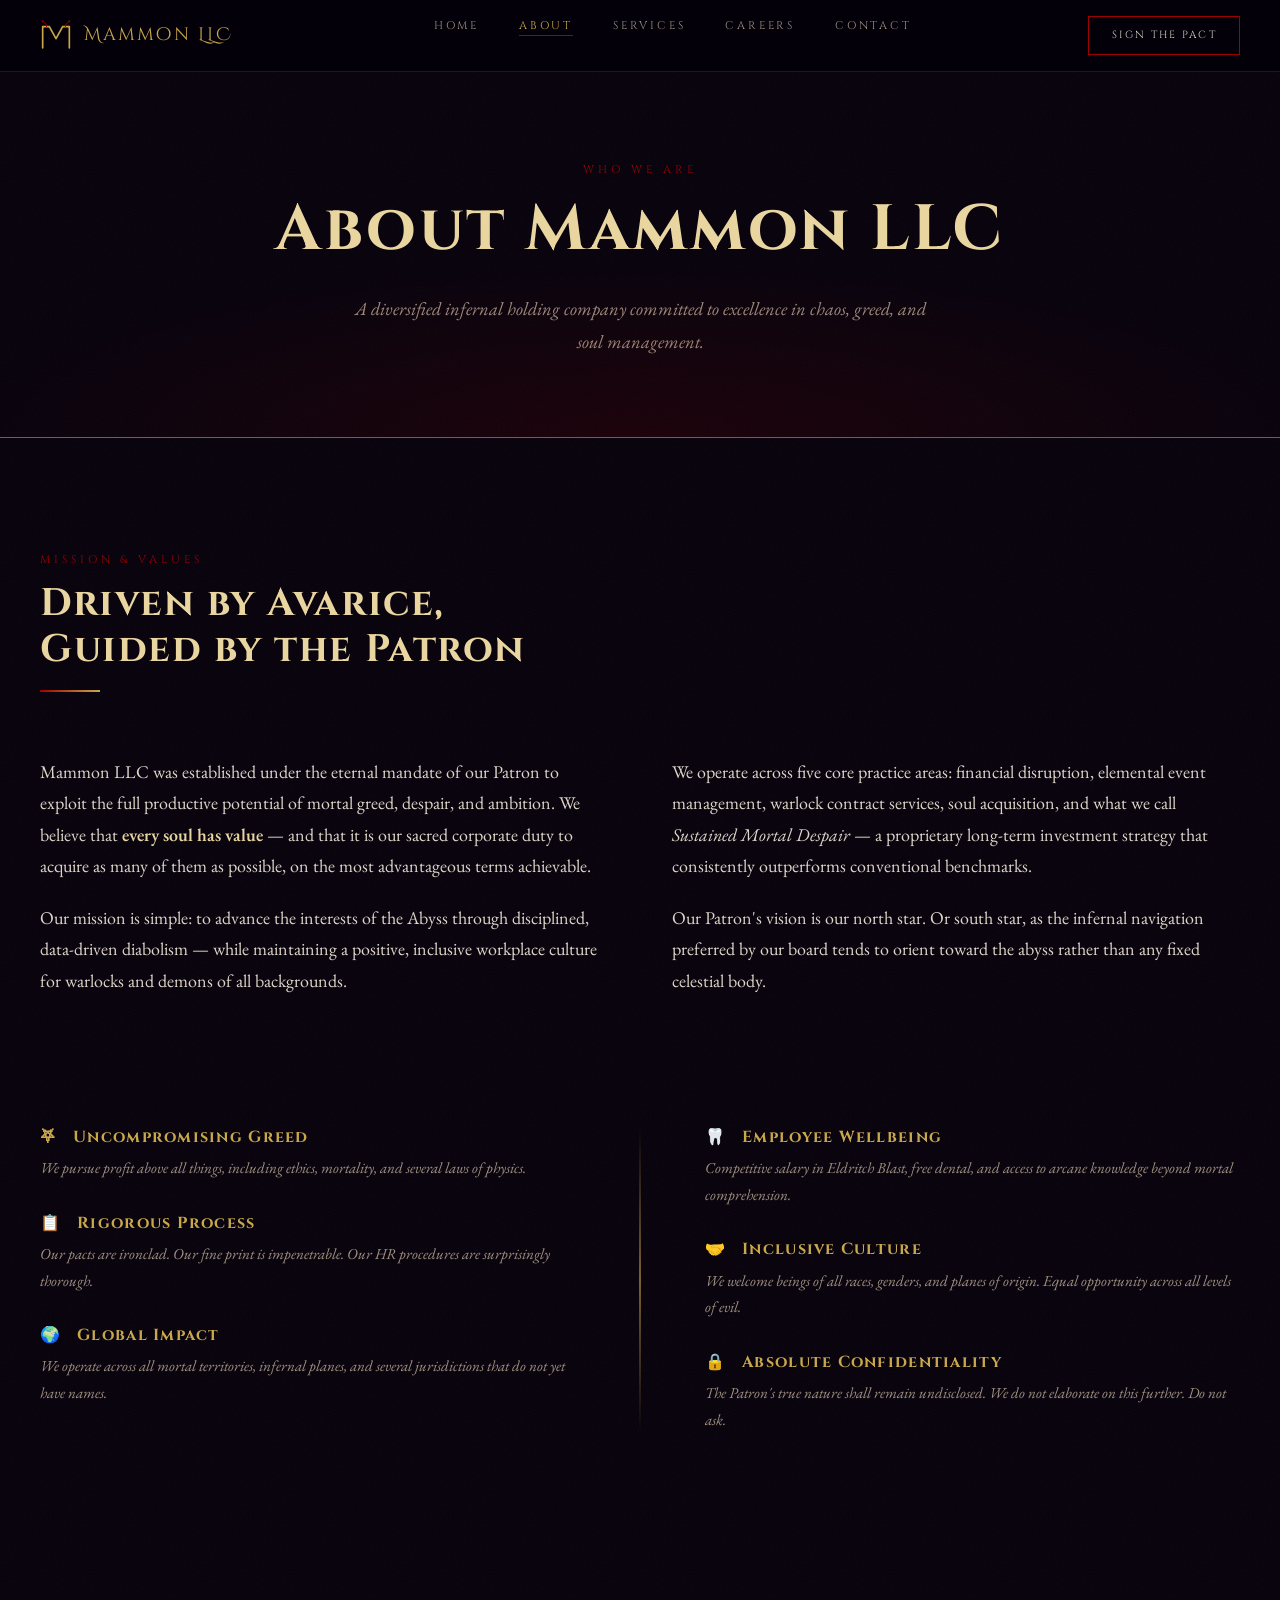
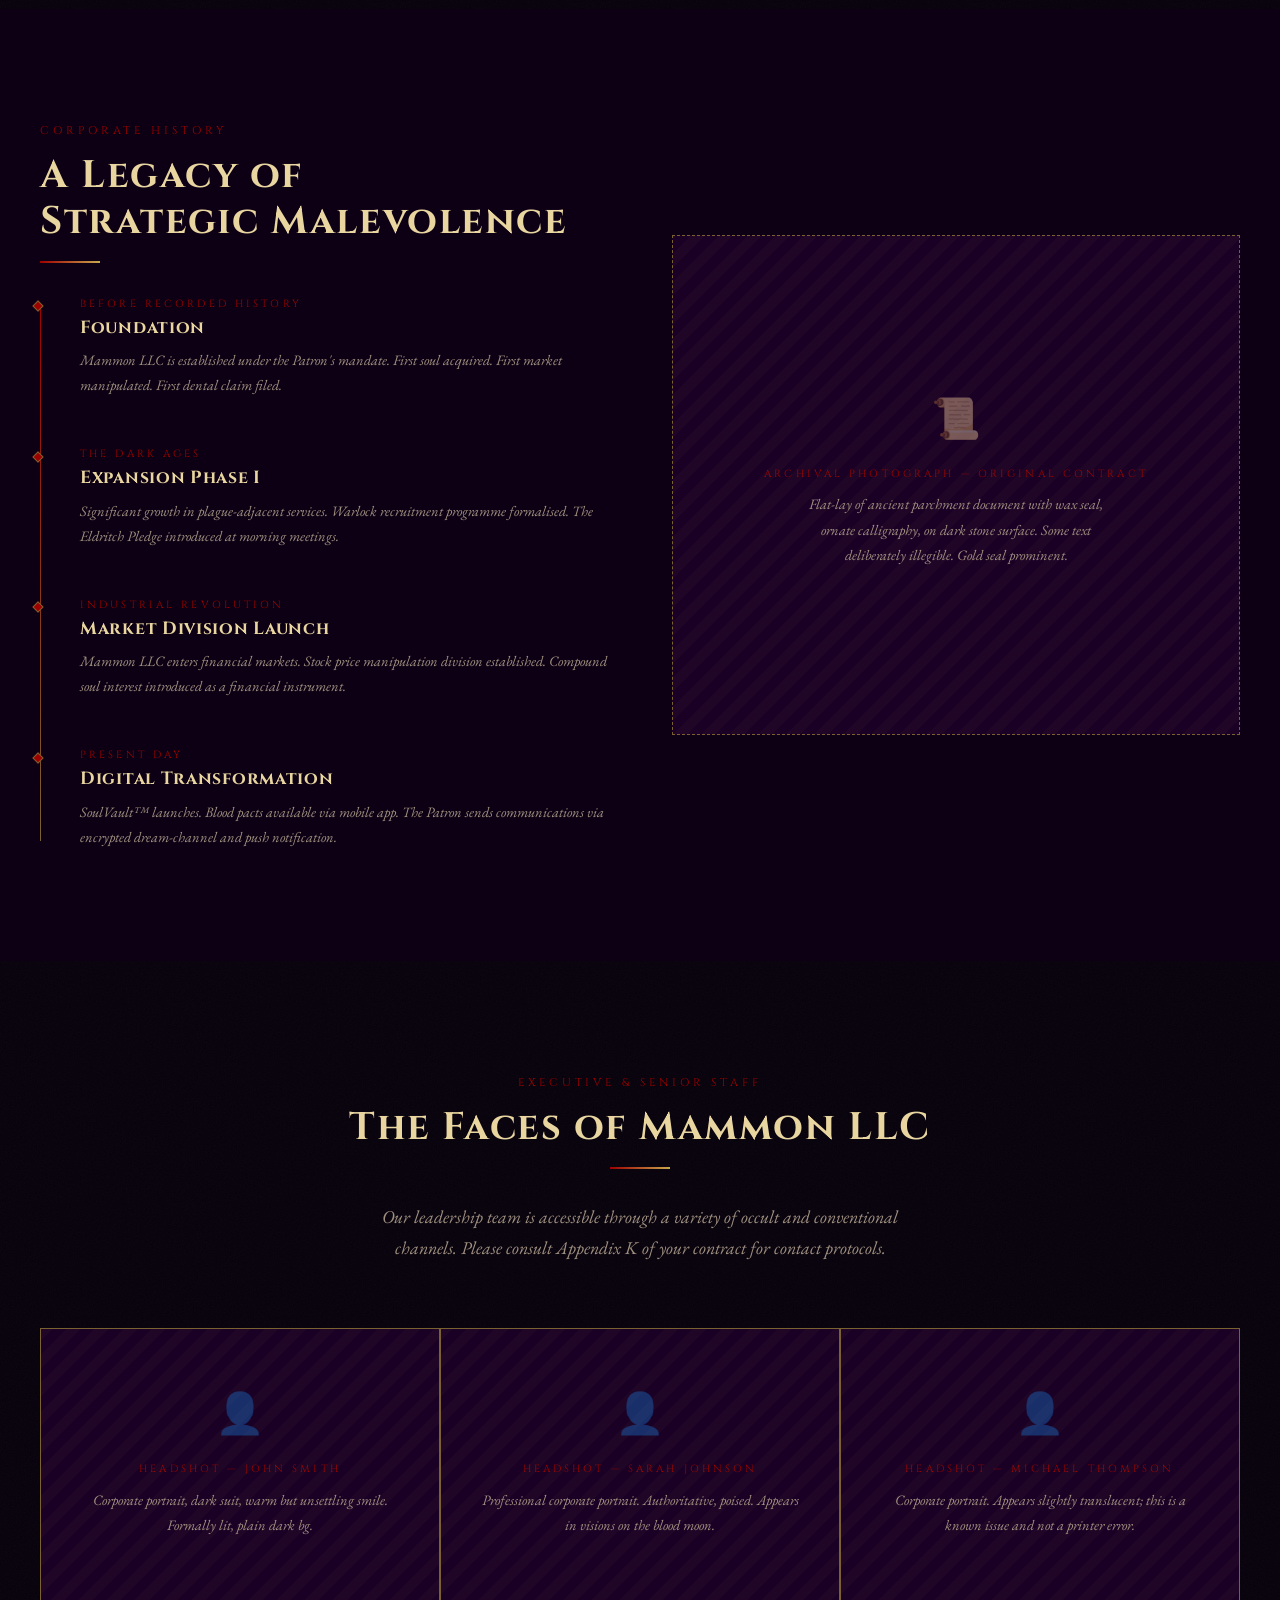
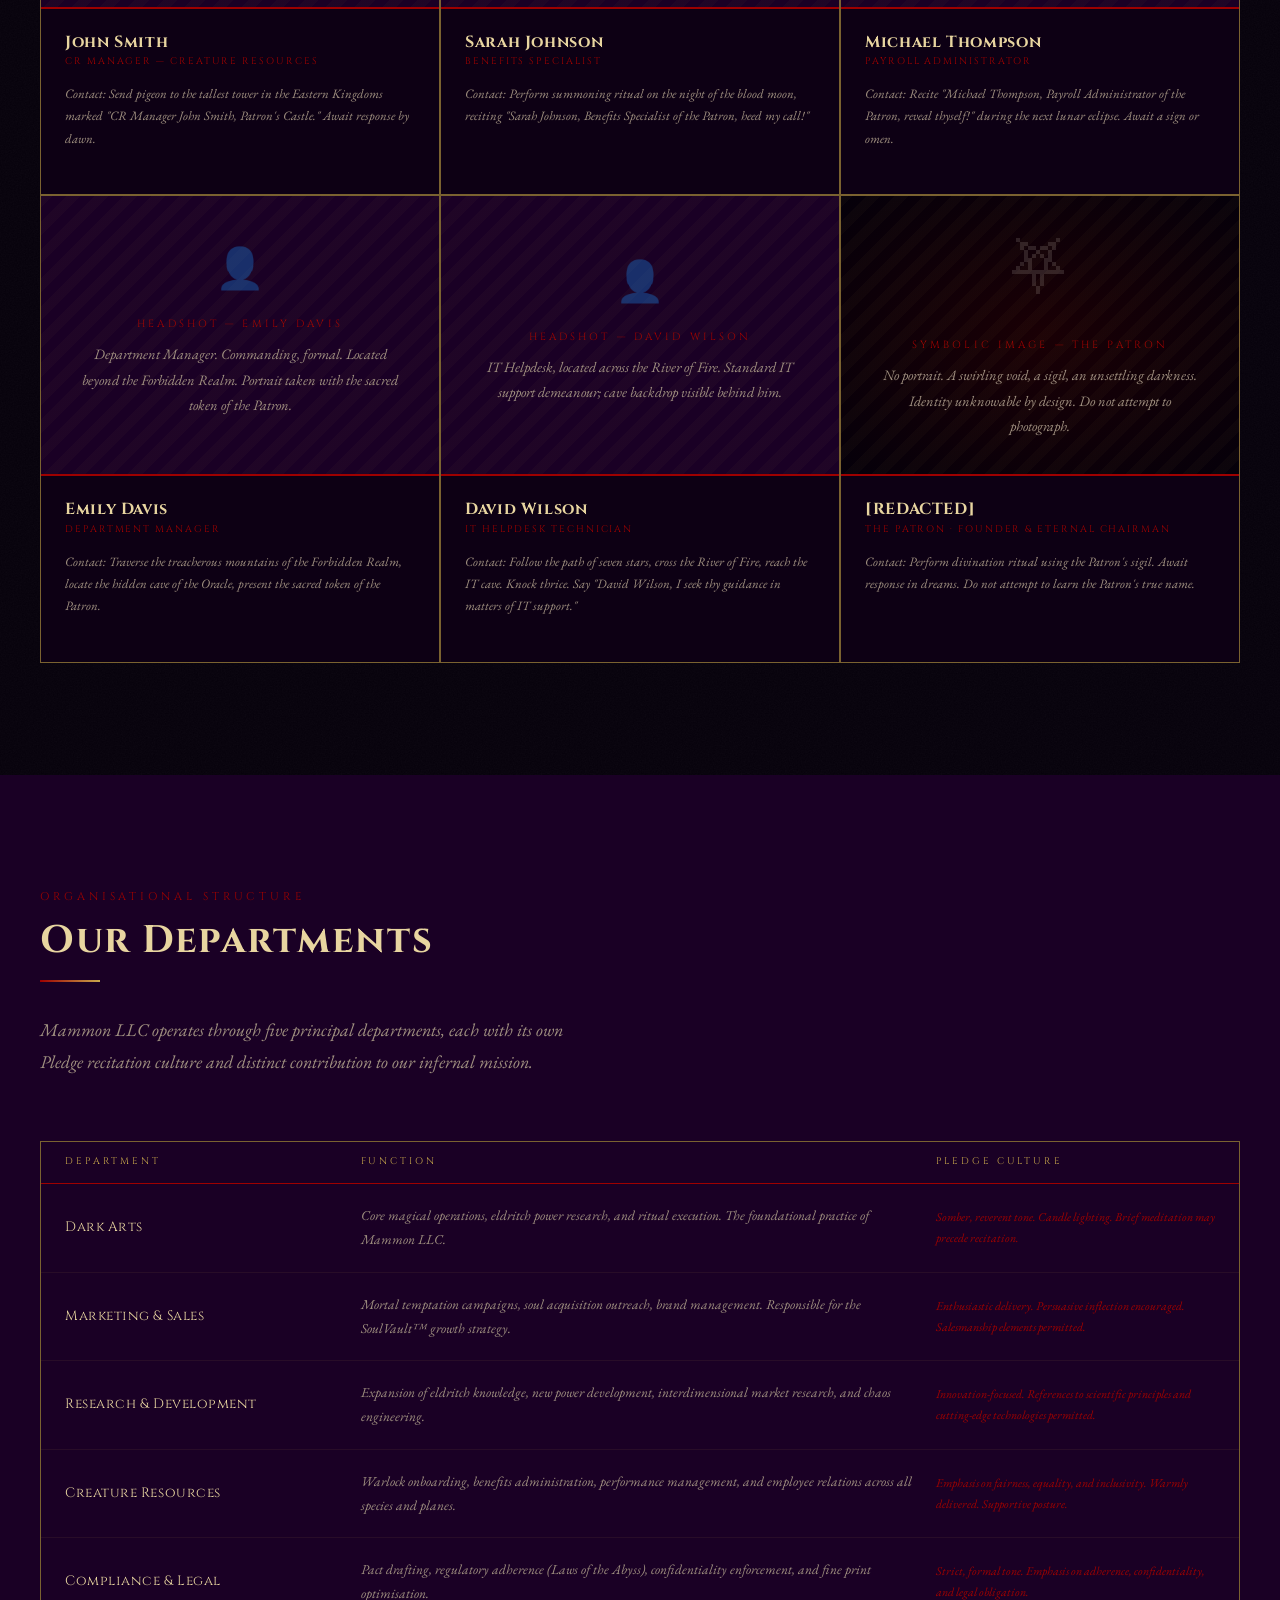
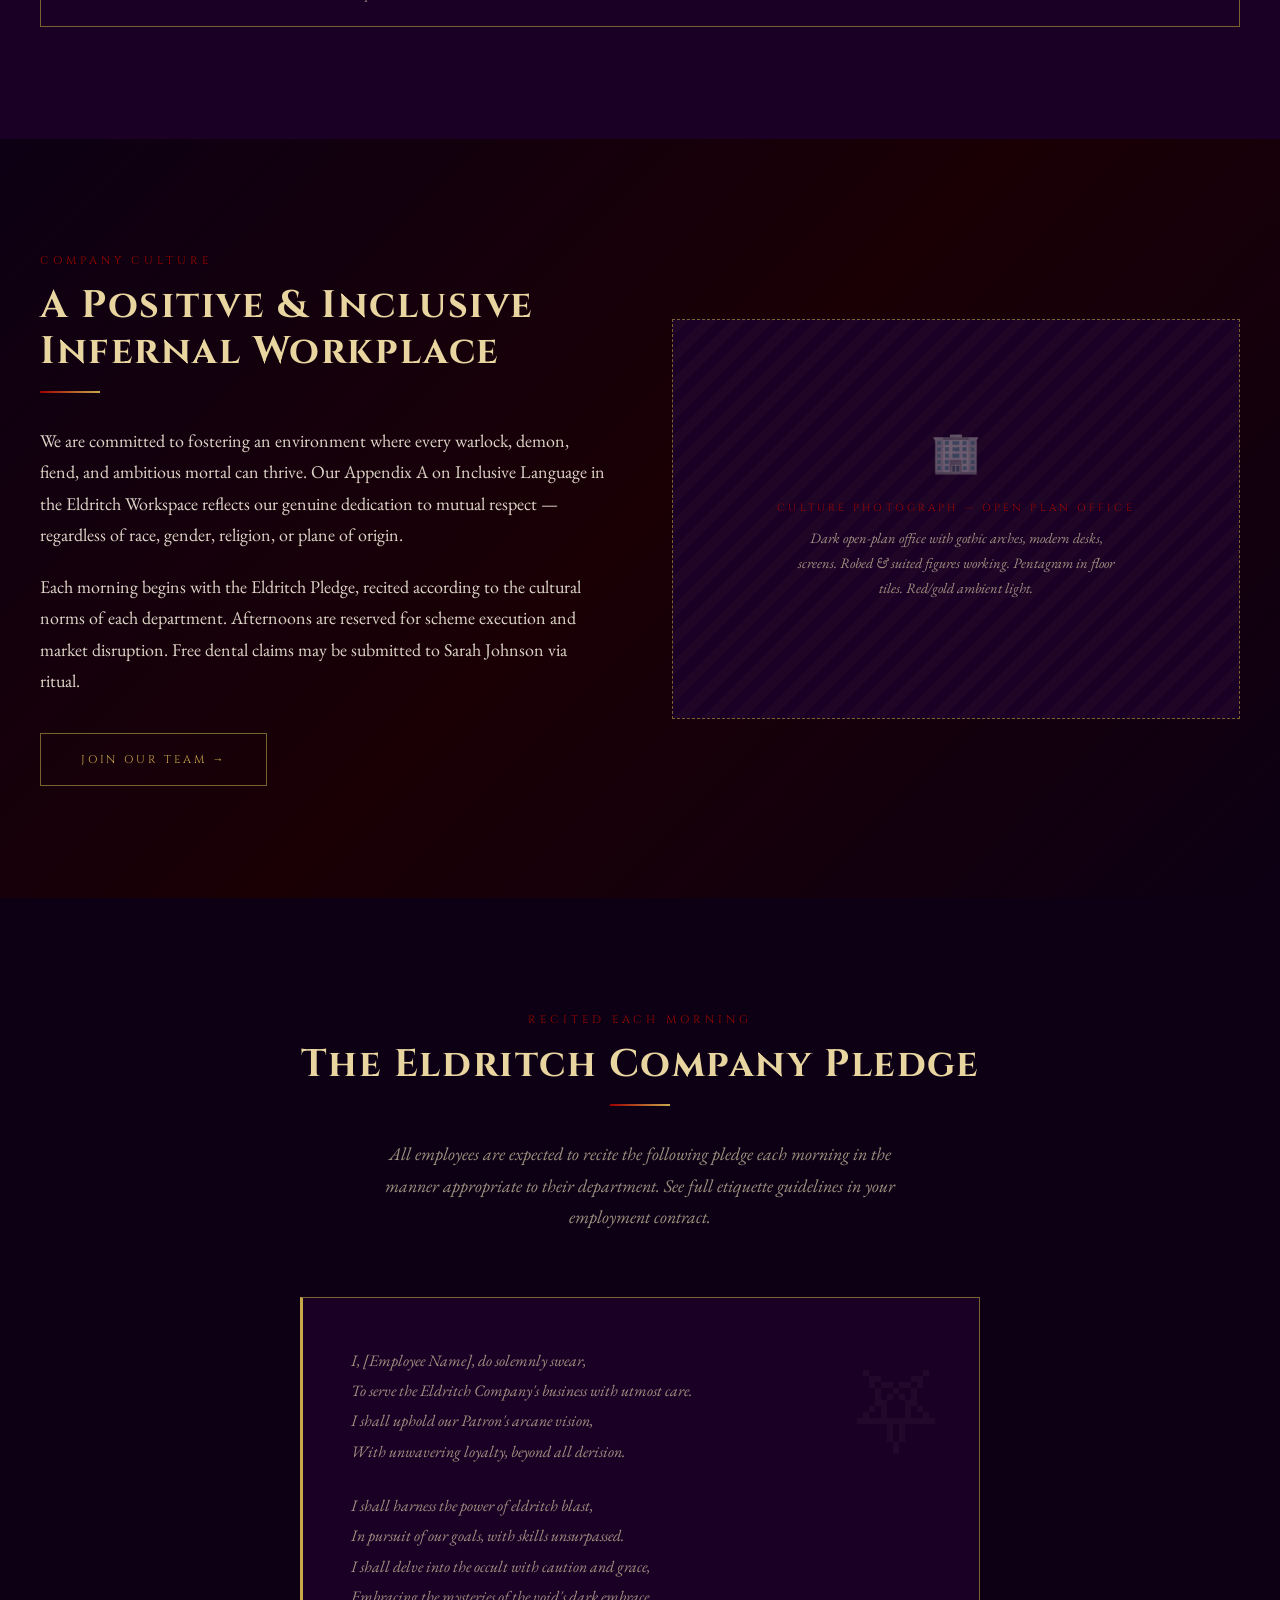
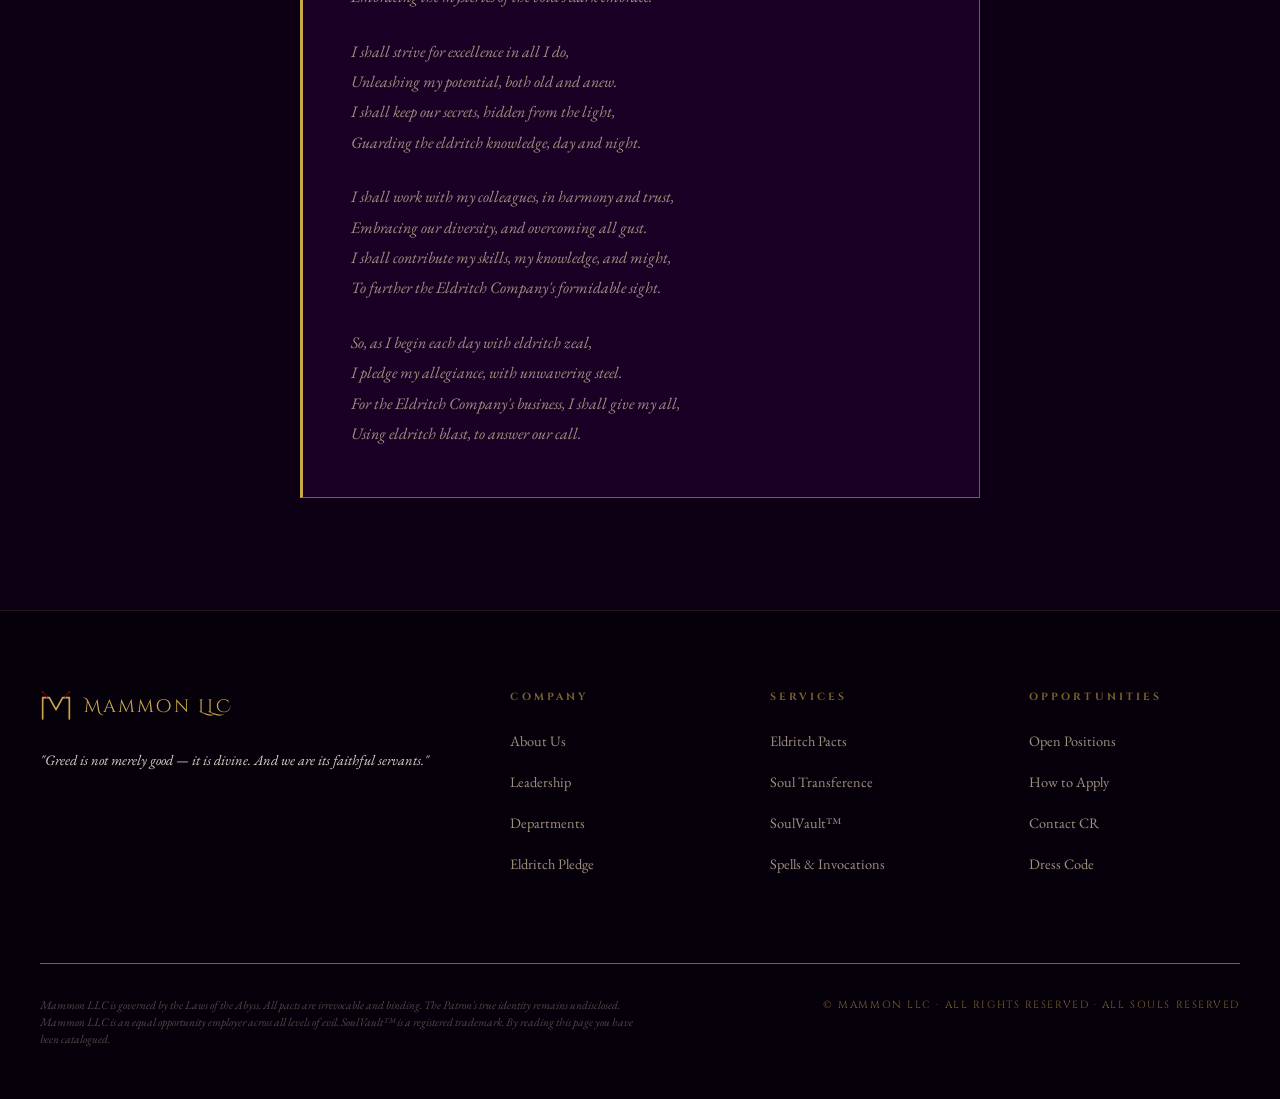
==== about.html @ 51fb2412 "Add files via upload" ====
<!DOCTYPE html>
<html lang="en">
<head>
  <meta charset="UTF-8" />
  <meta name="viewport" content="width=device-width, initial-scale=1.0" />
  <title>About — Mammon LLC</title>
  <meta name="description" content="Learn about Mammon LLC's history, corporate structure, departments, and the Patron who guides our diabolical mission." />
  <link rel="stylesheet" href="style.css" />
  <style>
    /* ── Mission Block ─────────────────────── */
    .mission-block {
      display: grid;
      grid-template-columns: 1fr 2px 1fr;
      gap: 4rem;
      align-items: start;
      padding: 4rem 0;
    }
    .mission-block .divider {
      background: linear-gradient(to bottom, transparent, var(--gold-dim), transparent);
      height: 100%;
      min-height: 200px;
    }
    @media (max-width: 760px) {
      .mission-block {
        grid-template-columns: 1fr;
      }
      .mission-block .divider { display: none; }
    }
    .mission-block .value-prop h3 {
      font-size: 1rem;
      letter-spacing: 0.08em;
      color: var(--gold);
      margin-bottom: 0.5rem;
    }
    .mission-block .value-prop p {
      color: var(--ash-dim);
      font-style: italic;
      font-size: 0.95rem;
      margin-bottom: 0;
    }
    .values-list {
      display: flex;
      flex-direction: column;
      gap: 2rem;
    }

    /* ── History Timeline ──────────────────── */
    .timeline {
      position: relative;
      padding-left: 2.5rem;
    }
    .timeline::before {
      content: '';
      position: absolute;
      left: 0;
      top: 0.5rem;
      bottom: 0.5rem;
      width: 1px;
      background: linear-gradient(to bottom, var(--blood-bright), var(--gold-dim));
    }
    .timeline-item {
      position: relative;
      margin-bottom: 3rem;
    }
    .timeline-item::before {
      content: '';
      position: absolute;
      left: -2.9rem;
      top: 0.45rem;
      width: 8px;
      height: 8px;
      background: var(--blood-bright);
      border: 1px solid var(--gold-dim);
      transform: rotate(45deg);
    }
    .timeline-item:last-child { margin-bottom: 0; }
    .timeline-date {
      font-family: var(--font-head);
      font-size: 0.65rem;
      letter-spacing: 0.3em;
      color: var(--blood-bright);
      text-transform: uppercase;
      margin-bottom: 0.3rem;
    }
    .timeline-item h3 {
      font-size: 1.1rem;
      margin-bottom: 0.5rem;
      color: var(--gold-pale);
    }
    .timeline-item p {
      font-size: 0.9rem;
      color: var(--ash-dim);
      font-style: italic;
      margin-bottom: 0;
    }

    /* ── Leadership Cards ──────────────────── */
    .leadership-grid {
      display: grid;
      grid-template-columns: repeat(3, 1fr);
      gap: 2px;
      background: var(--gold-dim);
      border: 1px solid var(--gold-dim);
    }
    @media (max-width: 760px) { .leadership-grid { grid-template-columns: 1fr; } }
    @media (min-width: 501px) and (max-width: 760px) {
      .leadership-grid { grid-template-columns: 1fr 1fr; }
    }

    .leader-card {
      background: var(--void-mid);
      padding: 0;
      overflow: hidden;
    }
    .leader-card:hover .leader-photo .img-placeholder {
      transform: scale(1.03);
    }
    .leader-photo {
      height: 280px;
      overflow: hidden;
    }
    .leader-photo .img-placeholder {
      height: 100%;
      transition: transform 0.4s ease;
      border: none;
      border-bottom: 2px solid var(--blood-bright);
    }
    .leader-info {
      padding: 1.5rem;
    }
    .leader-info h3 {
      font-size: 1rem;
      margin-bottom: 0.15rem;
      color: var(--gold-pale);
    }
    .leader-title {
      font-family: var(--font-head);
      font-size: 0.6rem;
      letter-spacing: 0.2em;
      text-transform: uppercase;
      color: var(--blood-bright);
      margin-bottom: 0.75rem;
    }
    .leader-contact {
      font-size: 0.8rem;
      color: var(--ash-dim);
      font-style: italic;
    }

    /* ── Departments ───────────────────────── */
    .dept-table-wrap {
      border: var(--border-gold);
      overflow: hidden;
    }
    .dept-header-row {
      display: grid;
      grid-template-columns: 1fr 2fr 1fr;
      background: var(--void-light);
      border-bottom: 1px solid var(--blood-bright);
      padding: 0.75rem 1.5rem;
      gap: 1rem;
    }
    .dept-header-row span {
      font-family: var(--font-head);
      font-size: 0.6rem;
      letter-spacing: 0.3em;
      text-transform: uppercase;
      color: var(--gold);
    }
    .dept-row {
      display: grid;
      grid-template-columns: 1fr 2fr 1fr;
      border-bottom: 1px solid rgba(201,168,76,0.08);
      padding: 1.25rem 1.5rem;
      gap: 1rem;
      align-items: center;
      transition: background 0.15s;
    }
    .dept-row:last-child { border-bottom: none; }
    .dept-row:hover { background: rgba(201,168,76,0.03); }
    .dept-name {
      font-family: var(--font-head);
      font-size: 0.85rem;
      color: var(--gold-pale);
      letter-spacing: 0.04em;
    }
    .dept-desc {
      font-size: 0.85rem;
      color: var(--ash-dim);
      font-style: italic;
    }
    .dept-pledge-note {
      font-size: 0.75rem;
      color: var(--blood-bright);
      font-style: italic;
    }
    @media (max-width: 640px) {
      .dept-header-row, .dept-row { grid-template-columns: 1fr; }
    }

    /* ── Pledge Section ────────────────────── */
    .pledge-full {
      background: var(--void-light);
      border: var(--border-gold);
      border-left: 3px solid var(--gold);
      padding: 3rem;
      position: relative;
      overflow: hidden;
    }
    .pledge-full::before {
      content: '⛧';
      position: absolute;
      right: 2rem;
      top: 2rem;
      font-size: 6rem;
      opacity: 0.04;
      pointer-events: none;
    }
    .pledge-stanza {
      font-style: italic;
      color: var(--ash-dim);
      font-size: 1rem;
      line-height: 1.9;
      margin-bottom: 1.5rem;
    }
    .pledge-stanza:last-child { margin-bottom: 0; }
  </style>
</head>
<body>

<!-- ═══════════════════════════════════════════
     NAVIGATION
══════════════════════════════════════════════ -->
<nav class="site-nav">
  <a href="index.html" class="nav-logo">
    <svg viewBox="0 0 48 48" fill="none" xmlns="http://www.w3.org/2000/svg" aria-hidden="true">
      <path d="M4 42 L4 10 L14 10 L24 28 L34 10 L44 10 L44 42" stroke="#C9A84C" stroke-width="2.5" stroke-linecap="round" stroke-linejoin="round" fill="none"/>
      <path d="M10 10 C10 6, 6 3, 4 2" stroke="#9E0000" stroke-width="1.5" stroke-linecap="round" fill="none"/>
      <path d="M38 10 C38 6, 42 3, 44 2" stroke="#9E0000" stroke-width="1.5" stroke-linecap="round" fill="none"/>
      <circle cx="4"  cy="2" r="1.5" fill="#9E0000"/>
      <circle cx="44" cy="2" r="1.5" fill="#9E0000"/>
    </svg>
    Mammon LLC
  </a>
  <ul class="nav-links">
    <li><a href="index.html">Home</a></li>
    <li><a href="about.html" class="active">About</a></li>
    <li><a href="pact.html">Services</a></li>
    <li><a href="careers.html">Careers</a></li>
    <li><a href="contact.html">Contact</a></li>
  </ul>
  <a href="pact.html#soul-transfer" class="nav-cta">Sign the Pact</a>
  <div class="nav-toggle"><span></span><span></span><span></span></div>
</nav>


<!-- ═══════════════════════════════════════════
     PAGE HERO
══════════════════════════════════════════════ -->
<header class="page-hero">
  <span class="section-label">Who We Are</span>
  <h1>About Mammon LLC</h1>
  <p class="lead">A diversified infernal holding company committed to excellence in chaos, greed, and soul management.</p>
</header>


<!-- ═══════════════════════════════════════════
     MISSION & VALUES
══════════════════════════════════════════════ -->
<section class="section" id="mission">
  <div class="section-inner">
    <div class="section-header">
      <span class="section-label">Mission &amp; Values</span>
      <h2>Driven by Avarice,<br>Guided by the Patron</h2>
      <div class="gold-rule"></div>
    </div>

    <div class="grid-2" style="margin-bottom:3rem;">
      <div>
        <p>
          Mammon LLC was established under the eternal mandate of our Patron to exploit
          the full productive potential of mortal greed, despair, and ambition. We believe
          that <strong>every soul has value</strong> — and that it is our sacred corporate
          duty to acquire as many of them as possible, on the most advantageous terms achievable.
        </p>
        <p>
          Our mission is simple: to advance the interests of the Abyss through disciplined,
          data-driven diabolism — while maintaining a positive, inclusive workplace culture
          for warlocks and demons of all backgrounds.
        </p>
      </div>
      <div>
        <p>
          We operate across five core practice areas: financial disruption, elemental event
          management, warlock contract services, soul acquisition, and what we call
          <em>Sustained Mortal Despair</em> — a proprietary long-term investment strategy
          that consistently outperforms conventional benchmarks.
        </p>
        <p>
          Our Patron's vision is our north star. Or south star, as the infernal navigation
          preferred by our board tends to orient toward the abyss rather than any fixed
          celestial body.
        </p>
      </div>
    </div>

    <div class="mission-block">
      <div class="values-list">
        <div class="value-prop">
          <h3>⛧ &nbsp; Uncompromising Greed</h3>
          <p>We pursue profit above all things, including ethics, mortality, and several laws of physics.</p>
        </div>
        <div class="value-prop">
          <h3>📋 &nbsp; Rigorous Process</h3>
          <p>Our pacts are ironclad. Our fine print is impenetrable. Our HR procedures are surprisingly thorough.</p>
        </div>
        <div class="value-prop">
          <h3>🌍 &nbsp; Global Impact</h3>
          <p>We operate across all mortal territories, infernal planes, and several jurisdictions that do not yet have names.</p>
        </div>
      </div>
      <div class="divider"></div>
      <div class="values-list">
        <div class="value-prop">
          <h3>🦷 &nbsp; Employee Wellbeing</h3>
          <p>Competitive salary in Eldritch Blast, free dental, and access to arcane knowledge beyond mortal comprehension.</p>
        </div>
        <div class="value-prop">
          <h3>🤝 &nbsp; Inclusive Culture</h3>
          <p>We welcome beings of all races, genders, and planes of origin. Equal opportunity across all levels of evil.</p>
        </div>
        <div class="value-prop">
          <h3>🔒 &nbsp; Absolute Confidentiality</h3>
          <p>The Patron's true nature shall remain undisclosed. We do not elaborate on this further. Do not ask.</p>
        </div>
      </div>
    </div>
  </div>
</section>


<!-- ═══════════════════════════════════════════
     HISTORY TIMELINE
══════════════════════════════════════════════ -->
<section class="section section--dark" id="history">
  <div class="section-inner">
    <div class="grid-2">
      <div>
        <span class="section-label">Corporate History</span>
        <h2>A Legacy of<br>Strategic Malevolence</h2>
        <div class="gold-rule"></div>

        <div class="timeline">
          <div class="timeline-item">
            <div class="timeline-date">Before Recorded History</div>
            <h3>Foundation</h3>
            <p>Mammon LLC is established under the Patron's mandate. First soul acquired. First market manipulated. First dental claim filed.</p>
          </div>
          <div class="timeline-item">
            <div class="timeline-date">The Dark Ages</div>
            <h3>Expansion Phase I</h3>
            <p>Significant growth in plague-adjacent services. Warlock recruitment programme formalised. The Eldritch Pledge introduced at morning meetings.</p>
          </div>
          <div class="timeline-item">
            <div class="timeline-date">Industrial Revolution</div>
            <h3>Market Division Launch</h3>
            <p>Mammon LLC enters financial markets. Stock price manipulation division established. Compound soul interest introduced as a financial instrument.</p>
          </div>
          <div class="timeline-item">
            <div class="timeline-date">Present Day</div>
            <h3>Digital Transformation</h3>
            <p>SoulVault™ launches. Blood pacts available via mobile app. The Patron sends communications via encrypted dream-channel and push notification.</p>
          </div>
        </div>
      </div>

      <!-- ══ [IMAGE PLACEHOLDER] ═════════════════
           TYPE   : Historical / archival photograph
           CONTENT: An ancient-looking document — parchment,
                    wax seal, ornate calligraphy. The first
                    Eldritch Contract. Photographed flat-lay
                    style on dark stone. Some text deliberately
                    blurred/illegible. Gold seal visible.
           FILE   : assets/ancient-contract.jpg
           DIMENSIONS: 700×900, portrait orientation preferred
      ═════════════════════════════════════════ -->
      <div class="img-placeholder" style="min-height:500px;">
        <span class="ph-icon">📜</span>
        <span class="ph-type">Archival Photograph — Original Contract</span>
        <p class="ph-desc">Flat-lay of ancient parchment document with wax seal, ornate calligraphy, on dark stone surface. Some text deliberately illegible. Gold seal prominent.</p>
      </div>
    </div>
  </div>
</section>


<!-- ═══════════════════════════════════════════
     LEADERSHIP
══════════════════════════════════════════════ -->
<section class="section" id="leadership">
  <div class="section-inner">
    <div class="section-header center">
      <span class="section-label">Executive &amp; Senior Staff</span>
      <h2>The Faces of Mammon LLC</h2>
      <div class="gold-rule center"></div>
      <p style="color:var(--ash-dim); font-style:italic; max-width:520px; margin:0 auto;">
        Our leadership team is accessible through a variety of occult and conventional channels.
        Please consult Appendix K of your contract for contact protocols.
      </p>
    </div>

    <div class="leadership-grid">

      <!-- ══ [IMAGE PLACEHOLDER — JOHN SMITH] ════
           TYPE   : Corporate headshot photograph
           CONTENT: John Smith, CR Manager. A formal corporate
                    portrait — dark suit, warm smile, but
                    something slightly off about the eyes.
                    Plain dark background. Professional lighting.
           FILE   : assets/team-john-smith.jpg
      ════════════════════════════════════════ -->
      <div class="leader-card">
        <div class="leader-photo">
          <div class="img-placeholder">
            <span class="ph-icon">👤</span>
            <span class="ph-type">Headshot — John Smith</span>
            <p class="ph-desc">Corporate portrait, dark suit, warm but unsettling smile. Formally lit, plain dark bg.</p>
          </div>
        </div>
        <div class="leader-info">
          <h3>John Smith</h3>
          <div class="leader-title">CR Manager — Creature Resources</div>
          <p class="leader-contact">Contact: Send pigeon to the tallest tower in the Eastern Kingdoms marked "CR Manager John Smith, Patron's Castle." Await response by dawn.</p>
        </div>
      </div>

      <!-- ══ [IMAGE PLACEHOLDER — SARAH JOHNSON] ═
           TYPE   : Corporate headshot photograph
           CONTENT: Sarah Johnson, Benefits Specialist.
                    Professional, poised, authoritative.
                    Appears during a blood moon if summoned.
                    Standard corporate portrait otherwise.
           FILE   : assets/team-sarah-johnson.jpg
      ════════════════════════════════════════ -->
      <div class="leader-card">
        <div class="leader-photo">
          <div class="img-placeholder">
            <span class="ph-icon">👤</span>
            <span class="ph-type">Headshot — Sarah Johnson</span>
            <p class="ph-desc">Professional corporate portrait. Authoritative, poised. Appears in visions on the blood moon.</p>
          </div>
        </div>
        <div class="leader-info">
          <h3>Sarah Johnson</h3>
          <div class="leader-title">Benefits Specialist</div>
          <p class="leader-contact">Contact: Perform summoning ritual on the night of the blood moon, reciting "Sarah Johnson, Benefits Specialist of the Patron, heed my call!"</p>
        </div>
      </div>

      <!-- ══ [IMAGE PLACEHOLDER — MICHAEL THOMPSON]
           TYPE   : Corporate headshot photograph
           CONTENT: Michael Thompson, Payroll Administrator.
                    Slightly translucent during lunar eclipses.
                    Otherwise a standard corporate portrait.
           FILE   : assets/team-michael-thompson.jpg
      ════════════════════════════════════════ -->
      <div class="leader-card">
        <div class="leader-photo">
          <div class="img-placeholder">
            <span class="ph-icon">👤</span>
            <span class="ph-type">Headshot — Michael Thompson</span>
            <p class="ph-desc">Corporate portrait. Appears slightly translucent; this is a known issue and not a printer error.</p>
          </div>
        </div>
        <div class="leader-info">
          <h3>Michael Thompson</h3>
          <div class="leader-title">Payroll Administrator</div>
          <p class="leader-contact">Contact: Recite "Michael Thompson, Payroll Administrator of the Patron, reveal thyself!" during the next lunar eclipse. Await a sign or omen.</p>
        </div>
      </div>

      <!-- ══ [IMAGE PLACEHOLDER — EMILY DAVIS] ══
           TYPE   : Corporate headshot photograph
           CONTENT: Emily Davis, Department Manager.
                    Located in the Hidden Cave of the Oracle,
                    Forbidden Realm. Formal, commanding.
           FILE   : assets/team-emily-davis.jpg
      ════════════════════════════════════════ -->
      <div class="leader-card">
        <div class="leader-photo">
          <div class="img-placeholder">
            <span class="ph-icon">👤</span>
            <span class="ph-type">Headshot — Emily Davis</span>
            <p class="ph-desc">Department Manager. Commanding, formal. Located beyond the Forbidden Realm. Portrait taken with the sacred token of the Patron.</p>
          </div>
        </div>
        <div class="leader-info">
          <h3>Emily Davis</h3>
          <div class="leader-title">Department Manager</div>
          <p class="leader-contact">Contact: Traverse the treacherous mountains of the Forbidden Realm, locate the hidden cave of the Oracle, present the sacred token of the Patron.</p>
        </div>
      </div>

      <!-- ══ [IMAGE PLACEHOLDER — DAVID WILSON] ══
           TYPE   : Corporate headshot photograph
           CONTENT: David Wilson, IT Helpdesk Technician.
                    Located behind the River of Fire.
                    Portrait looks like a standard IT support
                    person — but the cave backdrop is visible.
           FILE   : assets/team-david-wilson.jpg
      ════════════════════════════════════════ -->
      <div class="leader-card">
        <div class="leader-photo">
          <div class="img-placeholder">
            <span class="ph-icon">👤</span>
            <span class="ph-type">Headshot — David Wilson</span>
            <p class="ph-desc">IT Helpdesk, located across the River of Fire. Standard IT support demeanour; cave backdrop visible behind him.</p>
          </div>
        </div>
        <div class="leader-info">
          <h3>David Wilson</h3>
          <div class="leader-title">IT Helpdesk Technician</div>
          <p class="leader-contact">Contact: Follow the path of seven stars, cross the River of Fire, reach the IT cave. Knock thrice. Say "David Wilson, I seek thy guidance in matters of IT support."</p>
        </div>
      </div>

      <!-- ══ [IMAGE PLACEHOLDER — THE PATRON] ═══
           TYPE   : Abstract / symbolic image
           CONTENT: The Patron. Identity unknowable.
                    Not a portrait — rather a symbolic image:
                    a void, a sigil, a swirling darkness.
                    Deeply unsettling. No face shown.
           FILE   : assets/team-the-patron.jpg
      ════════════════════════════════════════ -->
      <div class="leader-card">
        <div class="leader-photo">
          <div class="img-placeholder" style="background: radial-gradient(ellipse at center, #1A0005 0%, #05000A 100%);">
            <span class="ph-icon" style="opacity:0.15; font-size:4rem;">⛧</span>
            <span class="ph-type">Symbolic Image — The Patron</span>
            <p class="ph-desc">No portrait. A swirling void, a sigil, an unsettling darkness. Identity unknowable by design. Do not attempt to photograph.</p>
          </div>
        </div>
        <div class="leader-info">
          <h3>[REDACTED]</h3>
          <div class="leader-title">The Patron · Founder &amp; Eternal Chairman</div>
          <p class="leader-contact">Contact: Perform divination ritual using the Patron's sigil. Await response in dreams. Do not attempt to learn the Patron's true name.</p>
        </div>
      </div>

    </div>
  </div>
</section>


<!-- ═══════════════════════════════════════════
     DEPARTMENTS
══════════════════════════════════════════════ -->
<section class="section section--darker" id="departments">
  <div class="section-inner">
    <div class="section-header">
      <span class="section-label">Organisational Structure</span>
      <h2>Our Departments</h2>
      <div class="gold-rule"></div>
      <p style="color:var(--ash-dim); font-style:italic; max-width:560px;">
        Mammon LLC operates through five principal departments, each with its own
        Pledge recitation culture and distinct contribution to our infernal mission.
      </p>
    </div>

    <div class="dept-table-wrap">
      <div class="dept-header-row">
        <span>Department</span>
        <span>Function</span>
        <span>Pledge Culture</span>
      </div>
      <div class="dept-row">
        <div class="dept-name">Dark Arts</div>
        <div class="dept-desc">Core magical operations, eldritch power research, and ritual execution. The foundational practice of Mammon LLC.</div>
        <div class="dept-pledge-note">Somber, reverent tone. Candle lighting. Brief meditation may precede recitation.</div>
      </div>
      <div class="dept-row">
        <div class="dept-name">Marketing &amp; Sales</div>
        <div class="dept-desc">Mortal temptation campaigns, soul acquisition outreach, brand management. Responsible for the SoulVault™ growth strategy.</div>
        <div class="dept-pledge-note">Enthusiastic delivery. Persuasive inflection encouraged. Salesmanship elements permitted.</div>
      </div>
      <div class="dept-row">
        <div class="dept-name">Research &amp; Development</div>
        <div class="dept-desc">Expansion of eldritch knowledge, new power development, interdimensional market research, and chaos engineering.</div>
        <div class="dept-pledge-note">Innovation-focused. References to scientific principles and cutting-edge technologies permitted.</div>
      </div>
      <div class="dept-row">
        <div class="dept-name">Creature Resources</div>
        <div class="dept-desc">Warlock onboarding, benefits administration, performance management, and employee relations across all species and planes.</div>
        <div class="dept-pledge-note">Emphasis on fairness, equality, and inclusivity. Warmly delivered. Supportive posture.</div>
      </div>
      <div class="dept-row">
        <div class="dept-name">Compliance &amp; Legal</div>
        <div class="dept-desc">Pact drafting, regulatory adherence (Laws of the Abyss), confidentiality enforcement, and fine print optimisation.</div>
        <div class="dept-pledge-note">Strict, formal tone. Emphasis on adherence, confidentiality, and legal obligation.</div>
      </div>
    </div>
  </div>
</section>


<!-- ═══════════════════════════════════════════
     OFFICE / CULTURE IMAGE
══════════════════════════════════════════════ -->
<section class="section section--blood">
  <div class="section-inner">
    <div class="grid-2">
      <div>
        <span class="section-label">Company Culture</span>
        <h2>A Positive &amp; Inclusive<br>Infernal Workplace</h2>
        <div class="gold-rule"></div>
        <p>
          We are committed to fostering an environment where every warlock, demon, fiend,
          and ambitious mortal can thrive. Our Appendix A on Inclusive Language in the
          Eldritch Workspace reflects our genuine dedication to mutual respect — regardless
          of race, gender, religion, or plane of origin.
        </p>
        <p>
          Each morning begins with the Eldritch Pledge, recited according to the cultural
          norms of each department. Afternoons are reserved for scheme execution and market
          disruption. Free dental claims may be submitted to Sarah Johnson via ritual.
        </p>
        <a href="careers.html" class="btn btn-outline" style="margin-top:1rem;">Join Our Team →</a>
      </div>

      <!-- ══ [IMAGE PLACEHOLDER] ═════════════════
           TYPE   : Office / culture photograph
           CONTENT: Open-plan office space — dark aesthetic,
                    gothic arches, but modern desks and screens.
                    Figures working at computers, some hooded.
                    Warm (red/gold) ambient lighting. Pentagram
                    motif visible in the floor tiles. Feels
                    simultaneously corporate and deeply wrong.
           FILE   : assets/office-culture.jpg
           DIMENSIONS: 800×600 minimum
      ═════════════════════════════════════════ -->
      <div class="img-placeholder" style="min-height:400px;">
        <span class="ph-icon">🏢</span>
        <span class="ph-type">Culture Photograph — Open Plan Office</span>
        <p class="ph-desc">Dark open-plan office with gothic arches, modern desks, screens. Robed &amp; suited figures working. Pentagram in floor tiles. Red/gold ambient light.</p>
      </div>
    </div>
  </div>
</section>


<!-- ═══════════════════════════════════════════
     THE ELDRITCH PLEDGE (FULL)
══════════════════════════════════════════════ -->
<section class="section section--dark" id="pledge">
  <div class="section-inner">
    <div class="section-header center">
      <span class="section-label">Recited Each Morning</span>
      <h2>The Eldritch Company Pledge</h2>
      <div class="gold-rule center"></div>
      <p style="color:var(--ash-dim); font-style:italic; max-width:520px; margin:0 auto 3rem;">
        All employees are expected to recite the following pledge each morning in the
        manner appropriate to their department. See full etiquette guidelines in
        your employment contract.
      </p>
    </div>

    <div style="max-width:680px; margin:0 auto;">
      <div class="pledge-full">
        <p class="pledge-stanza">
          I, [Employee Name], do solemnly swear,<br>
          To serve the Eldritch Company's business with utmost care.<br>
          I shall uphold our Patron's arcane vision,<br>
          With unwavering loyalty, beyond all derision.
        </p>
        <p class="pledge-stanza">
          I shall harness the power of eldritch blast,<br>
          In pursuit of our goals, with skills unsurpassed.<br>
          I shall delve into the occult with caution and grace,<br>
          Embracing the mysteries of the void's dark embrace.
        </p>
        <p class="pledge-stanza">
          I shall strive for excellence in all I do,<br>
          Unleashing my potential, both old and anew.<br>
          I shall keep our secrets, hidden from the light,<br>
          Guarding the eldritch knowledge, day and night.
        </p>
        <p class="pledge-stanza">
          I shall work with my colleagues, in harmony and trust,<br>
          Embracing our diversity, and overcoming all gust.<br>
          I shall contribute my skills, my knowledge, and might,<br>
          To further the Eldritch Company's formidable sight.
        </p>
        <p class="pledge-stanza" style="margin-bottom:0;">
          So, as I begin each day with eldritch zeal,<br>
          I pledge my allegiance, with unwavering steel.<br>
          For the Eldritch Company's business, I shall give my all,<br>
          Using eldritch blast, to answer our call.
        </p>
      </div>
    </div>
  </div>
</section>


<!-- ═══════════════════════════════════════════
     FOOTER
══════════════════════════════════════════════ -->
<footer class="site-footer">
  <div class="footer-inner">
    <div class="footer-grid">
      <div class="footer-brand">
        <a href="index.html" class="nav-logo">
          <svg viewBox="0 0 48 48" fill="none" xmlns="http://www.w3.org/2000/svg" aria-hidden="true">
            <path d="M4 42 L4 10 L14 10 L24 28 L34 10 L44 10 L44 42" stroke="#C9A84C" stroke-width="2.5" stroke-linecap="round" stroke-linejoin="round"/>
            <path d="M10 10 C10 6, 6 3, 4 2" stroke="#9E0000" stroke-width="1.5" stroke-linecap="round"/>
            <path d="M38 10 C38 6, 42 3, 44 2" stroke="#9E0000" stroke-width="1.5" stroke-linecap="round"/>
            <circle cx="4"  cy="2" r="1.5" fill="#9E0000"/>
            <circle cx="44" cy="2" r="1.5" fill="#9E0000"/>
          </svg>
          Mammon LLC
        </a>
        <p><em>"Greed is not merely good — it is divine. And we are its faithful servants."</em></p>
      </div>
      <div class="footer-col">
        <h5>Company</h5>
        <ul>
          <li><a href="about.html">About Us</a></li>
          <li><a href="about.html#leadership">Leadership</a></li>
          <li><a href="about.html#departments">Departments</a></li>
          <li><a href="about.html#pledge">Eldritch Pledge</a></li>
        </ul>
      </div>
      <div class="footer-col">
        <h5>Services</h5>
        <ul>
          <li><a href="pact.html">Eldritch Pacts</a></li>
          <li><a href="pact.html#soul-transfer">Soul Transference</a></li>
          <li><a href="pact.html#soulvault">SoulVault™</a></li>
          <li><a href="pact.html#spells">Spells &amp; Invocations</a></li>
        </ul>
      </div>
      <div class="footer-col">
        <h5>Opportunities</h5>
        <ul>
          <li><a href="careers.html">Open Positions</a></li>
          <li><a href="careers.html#apply">How to Apply</a></li>
          <li><a href="contact.html">Contact CR</a></li>
          <li><a href="pact.html#appendix-b">Dress Code</a></li>
        </ul>
      </div>
    </div>
    <div class="footer-bottom">
      <p class="legal">
        Mammon LLC is governed by the Laws of the Abyss. All pacts are irrevocable and binding. The Patron's true identity remains undisclosed.
        Mammon LLC is an equal opportunity employer across all levels of evil. SoulVault™ is a registered trademark.
        By reading this page you have been catalogued.
      </p>
      <div class="copyright">© MAMMON LLC · ALL RIGHTS RESERVED · ALL SOULS RESERVED</div>
    </div>
  </div>
</footer>

<script>
  const toggle = document.querySelector('.nav-toggle');
  const links  = document.querySelector('.nav-links');
  if (toggle && links) {
    toggle.addEventListener('click', () => {
      const open = links.style.display === 'flex';
      links.style.display = open ? '' : 'flex';
      links.style.flexDirection = 'column';
      links.style.position = 'absolute';
      links.style.top = '72px';
      links.style.left = '0';
      links.style.right = '0';
      links.style.background = 'rgba(5,0,10,0.97)';
      links.style.padding = '1.5rem 2.5rem';
      links.style.borderBottom = '1px solid rgba(201,168,76,0.15)';
    });
  }
</script>
</body>
</html>
---- style.css ----
/* ============================================================
   MAMMON LLC — CORPORATE STYLESHEET
   Governing Law: Laws of the Abyss
   ============================================================ */

@import url('https://fonts.googleapis.com/css2?family=Cinzel:wght@400;600;700;900&family=EB+Garamond:ital,wght@0,400;0,500;0,600;1,400;1,500&family=Cinzel+Decorative:wght@400;700&display=swap');

/* ── Root Variables ───────────────────────────────────────── */
:root {
  --void:       #05000A;
  --void-mid:   #0D0014;
  --void-light: #1A0025;
  --blood:      #7A0000;
  --blood-bright: #9E0000;
  --crimson:    #C0392B;
  --gold:       #C9A84C;
  --gold-pale:  #E8D5A0;
  --gold-dim:   #7A6230;
  --ash:        #DDD5C8;
  --ash-dim:    #A09080;
  --white:      #F5F0E8;

  --font-display: 'Cinzel Decorative', serif;
  --font-head:    'Cinzel', serif;
  --font-body:    'EB Garamond', serif;

  --border-gold: 1px solid var(--gold-dim);
  --border-blood: 1px solid var(--blood);

  --radius: 0px; /* deliberately angular — corporate infernalism */

  --max-w: 1200px;
  --section-pad: 7rem 2rem;
}

/* ── Reset ────────────────────────────────────────────────── */
*, *::before, *::after {
  box-sizing: border-box;
  margin: 0;
  padding: 0;
}

html {
  scroll-behavior: smooth;
  font-size: 16px;
}

body {
  background-color: var(--void);
  color: var(--ash);
  font-family: var(--font-body);
  font-size: 1.125rem;
  line-height: 1.75;
  overflow-x: hidden;
  /* Subtle grain texture via SVG */
  background-image:
    url("data:image/svg+xml,%3Csvg xmlns='http://www.w3.org/2000/svg' width='200' height='200'%3E%3Cfilter id='n'%3E%3CfeTurbulence type='fractalNoise' baseFrequency='0.75' numOctaves='4' stitchTiles='stitch'/%3E%3CfeColorMatrix type='saturate' values='0'/%3E%3C/filter%3E%3Crect width='200' height='200' filter='url(%23n)' opacity='0.04'/%3E%3C/svg%3E");
}

/* ── Typography ───────────────────────────────────────────── */
h1, h2, h3, h4, h5 {
  font-family: var(--font-head);
  font-weight: 700;
  line-height: 1.2;
  color: var(--gold-pale);
  letter-spacing: 0.04em;
}

h1 { font-size: clamp(2.2rem, 5vw, 4.5rem); }
h2 { font-size: clamp(1.6rem, 3vw, 2.8rem); }
h3 { font-size: clamp(1.2rem, 2vw, 1.8rem); }
h4 { font-size: 1.2rem; letter-spacing: 0.08em; }

p { margin-bottom: 1.25rem; }

a {
  color: var(--gold);
  text-decoration: none;
  transition: color 0.2s;
}
a:hover { color: var(--gold-pale); }

strong { color: var(--gold-pale); font-weight: 600; }

em { color: var(--ash); font-style: italic; }

blockquote {
  border-left: 3px solid var(--blood-bright);
  padding: 1rem 1.5rem;
  margin: 2rem 0;
  font-style: italic;
  color: var(--ash-dim);
  background: rgba(122,0,0,0.08);
}

ul, ol {
  padding-left: 1.5rem;
  margin-bottom: 1.25rem;
}

li { margin-bottom: 0.4rem; }

hr {
  border: none;
  border-top: var(--border-gold);
  margin: 3rem 0;
  opacity: 0.4;
}

/* ── Utility: Ornament Rule ──────────────────────────────── */
.ornament-rule {
  display: flex;
  align-items: center;
  gap: 1.5rem;
  margin: 1.5rem 0;
  color: var(--gold-dim);
  font-size: 1.2rem;
  letter-spacing: 0.3em;
}
.ornament-rule::before,
.ornament-rule::after {
  content: '';
  flex: 1;
  height: 1px;
  background: linear-gradient(to right, transparent, var(--gold-dim), transparent);
}

/* ── Utility: Section Label ──────────────────────────────── */
.section-label {
  font-family: var(--font-head);
  font-size: 0.7rem;
  letter-spacing: 0.35em;
  text-transform: uppercase;
  color: var(--blood-bright);
  display: block;
  margin-bottom: 0.75rem;
}

/* ── Utility: Gold Rule ──────────────────────────────────── */
.gold-rule {
  width: 60px;
  height: 2px;
  background: linear-gradient(to right, var(--blood-bright), var(--gold));
  margin: 1rem 0 2rem;
}
.gold-rule.center { margin: 1rem auto 2rem; }

/* ── Image Placeholder ───────────────────────────────────── */
.img-placeholder {
  position: relative;
  background: var(--void-light);
  border: 1px dashed var(--gold-dim);
  display: flex;
  flex-direction: column;
  align-items: center;
  justify-content: center;
  text-align: center;
  padding: 2rem;
  overflow: hidden;
}
.img-placeholder::before {
  content: '';
  position: absolute;
  inset: 0;
  background: repeating-linear-gradient(
    -45deg,
    transparent,
    transparent 10px,
    rgba(201,168,76,0.03) 10px,
    rgba(201,168,76,0.03) 20px
  );
}
.img-placeholder .ph-icon {
  font-size: 2.5rem;
  margin-bottom: 0.75rem;
  opacity: 0.4;
}
.img-placeholder .ph-type {
  font-family: var(--font-head);
  font-size: 0.65rem;
  letter-spacing: 0.3em;
  text-transform: uppercase;
  color: var(--blood-bright);
  margin-bottom: 0.5rem;
}
.img-placeholder .ph-desc {
  font-family: var(--font-body);
  font-size: 0.9rem;
  font-style: italic;
  color: var(--ash-dim);
  max-width: 320px;
  position: relative;
}

/* ── Navigation ──────────────────────────────────────────── */
.site-nav {
  position: fixed;
  top: 0;
  left: 0;
  right: 0;
  z-index: 1000;
  display: flex;
  align-items: center;
  justify-content: space-between;
  padding: 0 2.5rem;
  height: 72px;
  background: rgba(5,0,10,0.92);
  backdrop-filter: blur(12px);
  border-bottom: 1px solid rgba(201,168,76,0.15);
}

.nav-logo {
  font-family: var(--font-display);
  font-size: 1.1rem;
  color: var(--gold);
  letter-spacing: 0.12em;
  display: flex;
  align-items: center;
  gap: 0.75rem;
}
.nav-logo svg {
  width: 32px;
  height: 32px;
  flex-shrink: 0;
}
.nav-logo:hover { color: var(--gold-pale); }

.nav-links {
  display: flex;
  align-items: center;
  gap: 2.5rem;
  list-style: none;
}
.nav-links a {
  font-family: var(--font-head);
  font-size: 0.7rem;
  letter-spacing: 0.25em;
  text-transform: uppercase;
  color: var(--ash-dim);
  transition: color 0.2s;
  padding-bottom: 2px;
  border-bottom: 1px solid transparent;
}
.nav-links a:hover,
.nav-links a.active {
  color: var(--gold);
  border-bottom-color: var(--blood-bright);
}

.nav-cta {
  font-family: var(--font-head);
  font-size: 0.65rem;
  letter-spacing: 0.2em;
  text-transform: uppercase;
  padding: 0.6rem 1.4rem;
  background: transparent;
  border: 1px solid var(--blood-bright);
  color: var(--ash);
  cursor: pointer;
  transition: background 0.2s, color 0.2s;
  text-decoration: none;
}
.nav-cta:hover {
  background: var(--blood);
  color: var(--white);
}

/* Mobile nav toggle */
.nav-toggle {
  display: none;
  flex-direction: column;
  gap: 5px;
  cursor: pointer;
  padding: 4px;
}
.nav-toggle span {
  display: block;
  width: 24px;
  height: 1px;
  background: var(--gold);
  transition: transform 0.3s, opacity 0.3s;
}

@media (max-width: 900px) {
  .nav-links { display: none; }
  .nav-toggle { display: flex; }
}

/* ── Page Hero ───────────────────────────────────────────── */
.page-hero {
  padding: 10rem 2rem 5rem;
  text-align: center;
  border-bottom: var(--border-gold);
  position: relative;
  overflow: hidden;
}
.page-hero::before {
  content: '';
  position: absolute;
  inset: 0;
  background: radial-gradient(ellipse 80% 60% at 50% 100%, rgba(122,0,0,0.18) 0%, transparent 70%);
  pointer-events: none;
}
.page-hero .section-label { justify-content: center; text-align: center; }
.page-hero h1 { color: var(--gold-pale); }
.page-hero p.lead {
  max-width: 600px;
  margin: 1.5rem auto 0;
  color: var(--ash-dim);
  font-size: 1.15rem;
  font-style: italic;
}

/* ── Sections ────────────────────────────────────────────── */
.section {
  padding: var(--section-pad);
}
.section-inner {
  max-width: var(--max-w);
  margin: 0 auto;
}
.section-header {
  margin-bottom: 4rem;
}
.section-header.center { text-align: center; }
.section-header.center .gold-rule { margin-left: auto; margin-right: auto; }

/* Dark alternating section */
.section--dark {
  background: var(--void-mid);
}
.section--darker {
  background: var(--void-light);
}
.section--blood {
  background: linear-gradient(135deg, #0D0014 0%, #1A0005 50%, #0D0014 100%);
}

/* ── Grid ────────────────────────────────────────────────── */
.grid-2 {
  display: grid;
  grid-template-columns: 1fr 1fr;
  gap: 4rem;
  align-items: center;
}
.grid-3 {
  display: grid;
  grid-template-columns: repeat(3, 1fr);
  gap: 2rem;
}
.grid-4 {
  display: grid;
  grid-template-columns: repeat(4, 1fr);
  gap: 2rem;
}
@media (max-width: 900px) {
  .grid-2, .grid-3, .grid-4 { grid-template-columns: 1fr; }
}
@media (min-width: 600px) and (max-width: 900px) {
  .grid-3 { grid-template-columns: 1fr 1fr; }
  .grid-4 { grid-template-columns: 1fr 1fr; }
}

/* ── Cards ───────────────────────────────────────────────── */
.card {
  background: var(--void-light);
  border: var(--border-gold);
  border-top: 2px solid var(--blood-bright);
  padding: 2.5rem 2rem;
  transition: border-top-color 0.2s, transform 0.2s;
}
.card:hover {
  border-top-color: var(--gold);
  transform: translateY(-3px);
}
.card-icon {
  font-size: 2rem;
  margin-bottom: 1rem;
  display: block;
}
.card h3 {
  font-size: 1.1rem;
  letter-spacing: 0.06em;
  margin-bottom: 0.75rem;
  color: var(--gold-pale);
}
.card p {
  font-size: 0.95rem;
  color: var(--ash-dim);
  margin-bottom: 0;
}

/* ── Stat Box ────────────────────────────────────────────── */
.stat-box {
  text-align: center;
  padding: 2.5rem 1.5rem;
  border: var(--border-gold);
  border-bottom: 3px solid var(--blood-bright);
  background: var(--void-light);
}
.stat-box .stat-number {
  font-family: var(--font-head);
  font-size: clamp(2rem, 4vw, 3.5rem);
  font-weight: 900;
  color: var(--gold);
  display: block;
  line-height: 1;
  margin-bottom: 0.5rem;
}
.stat-box .stat-label {
  font-family: var(--font-head);
  font-size: 0.65rem;
  letter-spacing: 0.3em;
  text-transform: uppercase;
  color: var(--ash-dim);
}

/* ── Buttons ─────────────────────────────────────────────── */
.btn {
  display: inline-block;
  font-family: var(--font-head);
  font-size: 0.7rem;
  letter-spacing: 0.25em;
  text-transform: uppercase;
  padding: 1rem 2.5rem;
  transition: background 0.2s, color 0.2s, border-color 0.2s;
  cursor: pointer;
  text-decoration: none;
}
.btn-primary {
  background: var(--blood);
  color: var(--white);
  border: 1px solid var(--blood-bright);
}
.btn-primary:hover {
  background: var(--blood-bright);
  color: var(--white);
}
.btn-outline {
  background: transparent;
  color: var(--gold);
  border: 1px solid var(--gold-dim);
}
.btn-outline:hover {
  background: rgba(201,168,76,0.08);
  border-color: var(--gold);
  color: var(--gold-pale);
}
.btn-ghost {
  background: transparent;
  color: var(--ash-dim);
  border: 1px solid rgba(160,144,128,0.3);
}
.btn-ghost:hover {
  color: var(--ash);
  border-color: var(--ash-dim);
}

/* ── Tables ──────────────────────────────────────────────── */
table {
  width: 100%;
  border-collapse: collapse;
  margin-bottom: 2rem;
  font-size: 0.95rem;
}
th {
  font-family: var(--font-head);
  font-size: 0.65rem;
  letter-spacing: 0.25em;
  text-transform: uppercase;
  color: var(--gold);
  text-align: left;
  padding: 1rem 1.25rem;
  border-bottom: 1px solid var(--blood-bright);
  background: var(--void-light);
}
td {
  padding: 1rem 1.25rem;
  border-bottom: 1px solid rgba(201,168,76,0.08);
  color: var(--ash);
}
tr:last-child td { border-bottom: none; }
tr:hover td { background: rgba(201,168,76,0.03); }

/* ── Notice / Callout ────────────────────────────────────── */
.notice {
  border: 1px solid var(--blood);
  background: rgba(122,0,0,0.12);
  padding: 1.5rem 2rem;
  margin: 2rem 0;
  position: relative;
}
.notice::before {
  content: '⚠';
  position: absolute;
  top: -0.75rem;
  left: 1.5rem;
  background: var(--void-mid);
  padding: 0 0.5rem;
  color: var(--blood-bright);
  font-size: 1rem;
}
.notice p { margin-bottom: 0; font-size: 0.9rem; color: var(--ash-dim); }

/* ── Footer ──────────────────────────────────────────────── */
.site-footer {
  background: var(--void);
  border-top: 1px solid rgba(201,168,76,0.15);
  padding: 5rem 2rem 2rem;
}
.footer-inner {
  max-width: var(--max-w);
  margin: 0 auto;
}
.footer-grid {
  display: grid;
  grid-template-columns: 2fr 1fr 1fr 1fr;
  gap: 3rem;
  margin-bottom: 4rem;
}
@media (max-width: 900px) {
  .footer-grid { grid-template-columns: 1fr 1fr; }
}
@media (max-width: 600px) {
  .footer-grid { grid-template-columns: 1fr; }
}
.footer-brand .nav-logo {
  margin-bottom: 1.5rem;
  display: inline-flex;
}
.footer-brand p {
  font-size: 0.9rem;
  color: var(--ash-dim);
  font-style: italic;
  margin-bottom: 0;
}
.footer-col h5 {
  font-family: var(--font-head);
  font-size: 0.65rem;
  letter-spacing: 0.3em;
  text-transform: uppercase;
  color: var(--gold-dim);
  margin-bottom: 1.25rem;
}
.footer-col ul { list-style: none; padding: 0; }
.footer-col li { margin-bottom: 0.6rem; }
.footer-col a {
  font-size: 0.9rem;
  color: var(--ash-dim);
  transition: color 0.2s;
}
.footer-col a:hover { color: var(--gold); }

.footer-bottom {
  border-top: var(--border-gold);
  padding-top: 2rem;
  display: flex;
  justify-content: space-between;
  align-items: flex-start;
  gap: 2rem;
  flex-wrap: wrap;
}
.footer-bottom .legal {
  font-size: 0.72rem;
  color: var(--ash-dim);
  opacity: 0.5;
  max-width: 600px;
  line-height: 1.5;
  font-style: italic;
}
.footer-bottom .copyright {
  font-family: var(--font-head);
  font-size: 0.65rem;
  letter-spacing: 0.15em;
  color: var(--gold-dim);
  white-space: nowrap;
}

/* ── Pledge Banner ───────────────────────────────────────── */
.pledge-banner {
  background: var(--void-light);
  border: 1px solid rgba(201,168,76,0.2);
  border-left: 3px solid var(--blood-bright);
  padding: 2rem 2.5rem;
  font-style: italic;
  font-size: 0.9rem;
  color: var(--ash-dim);
  text-align: center;
  margin: 3rem 0 0;
}
.pledge-banner strong { color: var(--gold-pale); display: block; margin-bottom: 0.5rem; font-style: normal; }

/* ── Animations ──────────────────────────────────────────── */
@keyframes fadeUp {
  from { opacity: 0; transform: translateY(24px); }
  to   { opacity: 1; transform: translateY(0); }
}
@keyframes shimmer {
  0%   { background-position: -400px 0; }
  100% { background-position: 400px 0; }
}
@keyframes flicker {
  0%, 100% { opacity: 1; }
  50%       { opacity: 0.85; }
}

.fade-up {
  animation: fadeUp 0.8s ease both;
}
.fade-up-delay-1 { animation-delay: 0.15s; }
.fade-up-delay-2 { animation-delay: 0.3s; }
.fade-up-delay-3 { animation-delay: 0.45s; }

/* ── Scrollbar ───────────────────────────────────────────── */
::-webkit-scrollbar { width: 6px; }
::-webkit-scrollbar-track { background: var(--void); }
::-webkit-scrollbar-thumb { background: var(--blood); border-radius: 0; }
::-webkit-scrollbar-thumb:hover { background: var(--blood-bright); }

/* ── Selection ───────────────────────────────────────────── */
::selection {
  background: var(--blood);
  color: var(--white);
}

/* ── Print ───────────────────────────────────────────────── */
@media print {
  .site-nav, .site-footer { display: none; }
  body { background: white; color: black; }
}
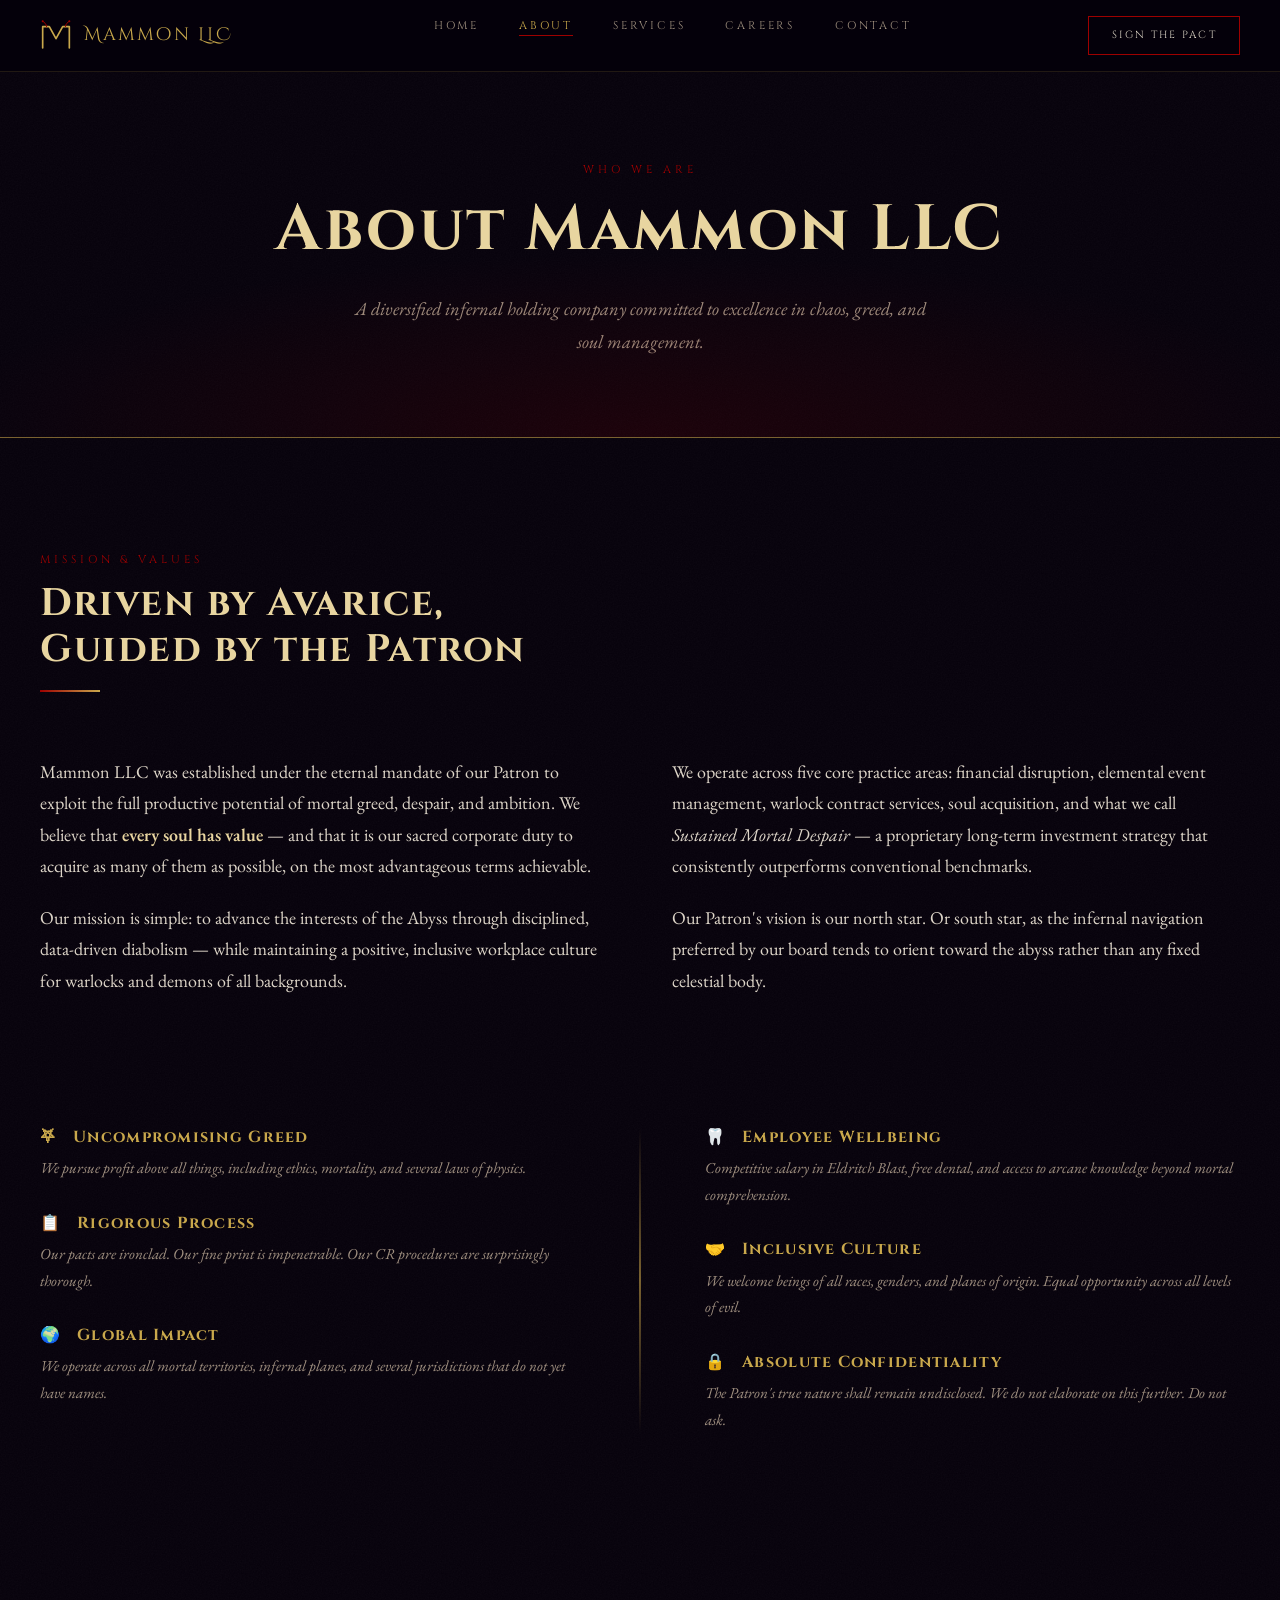
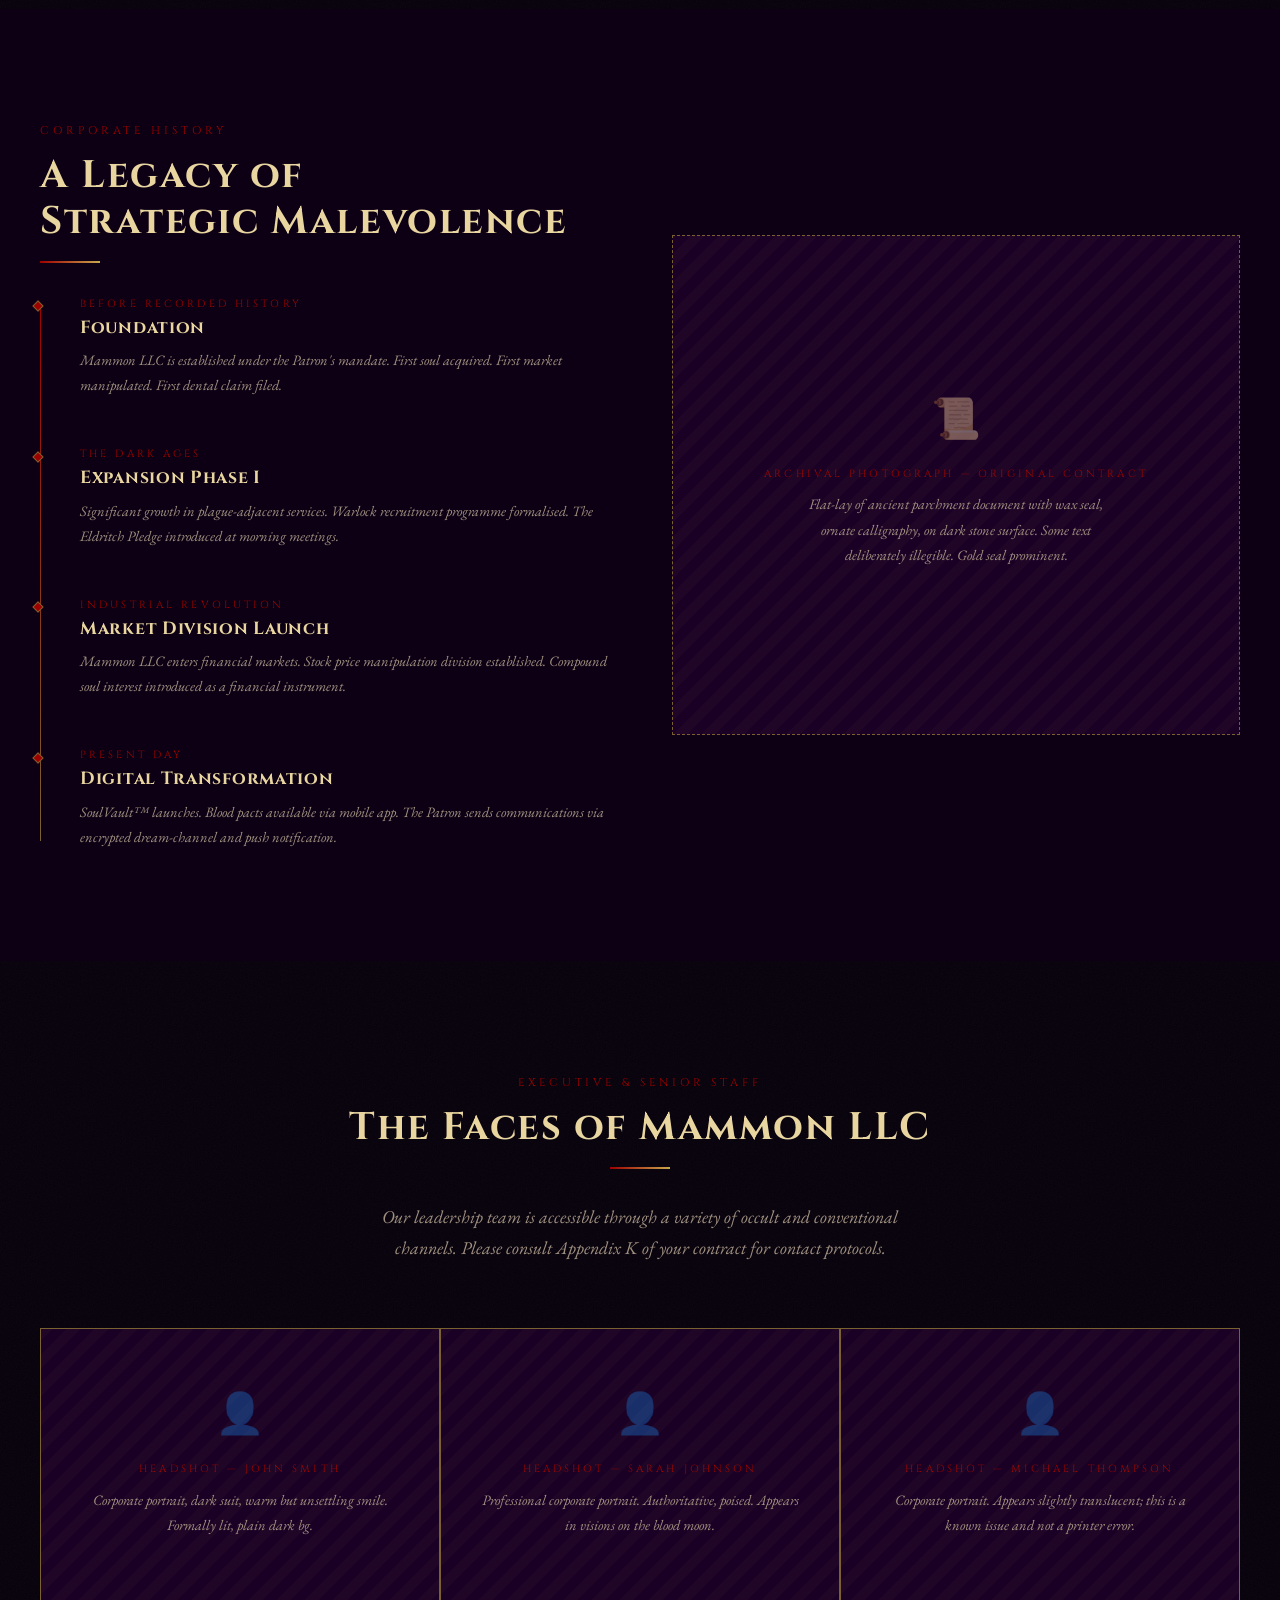
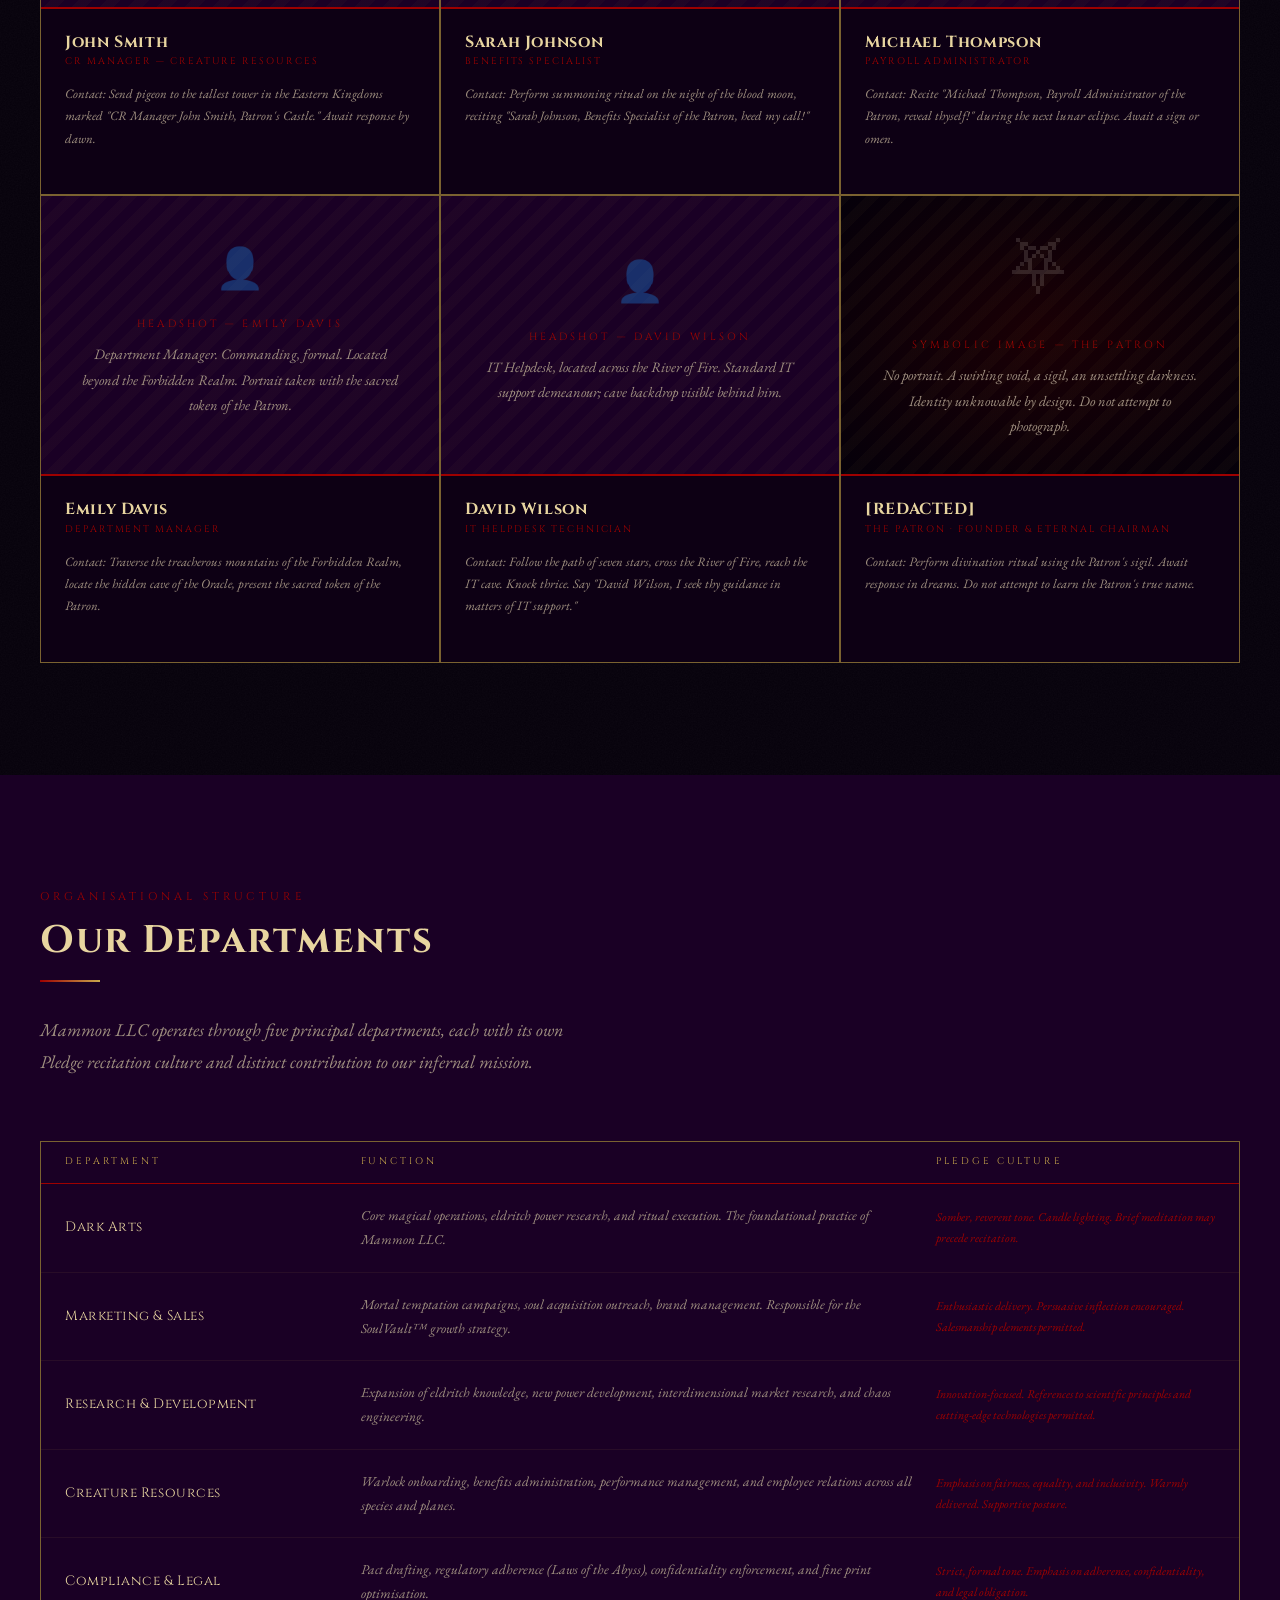
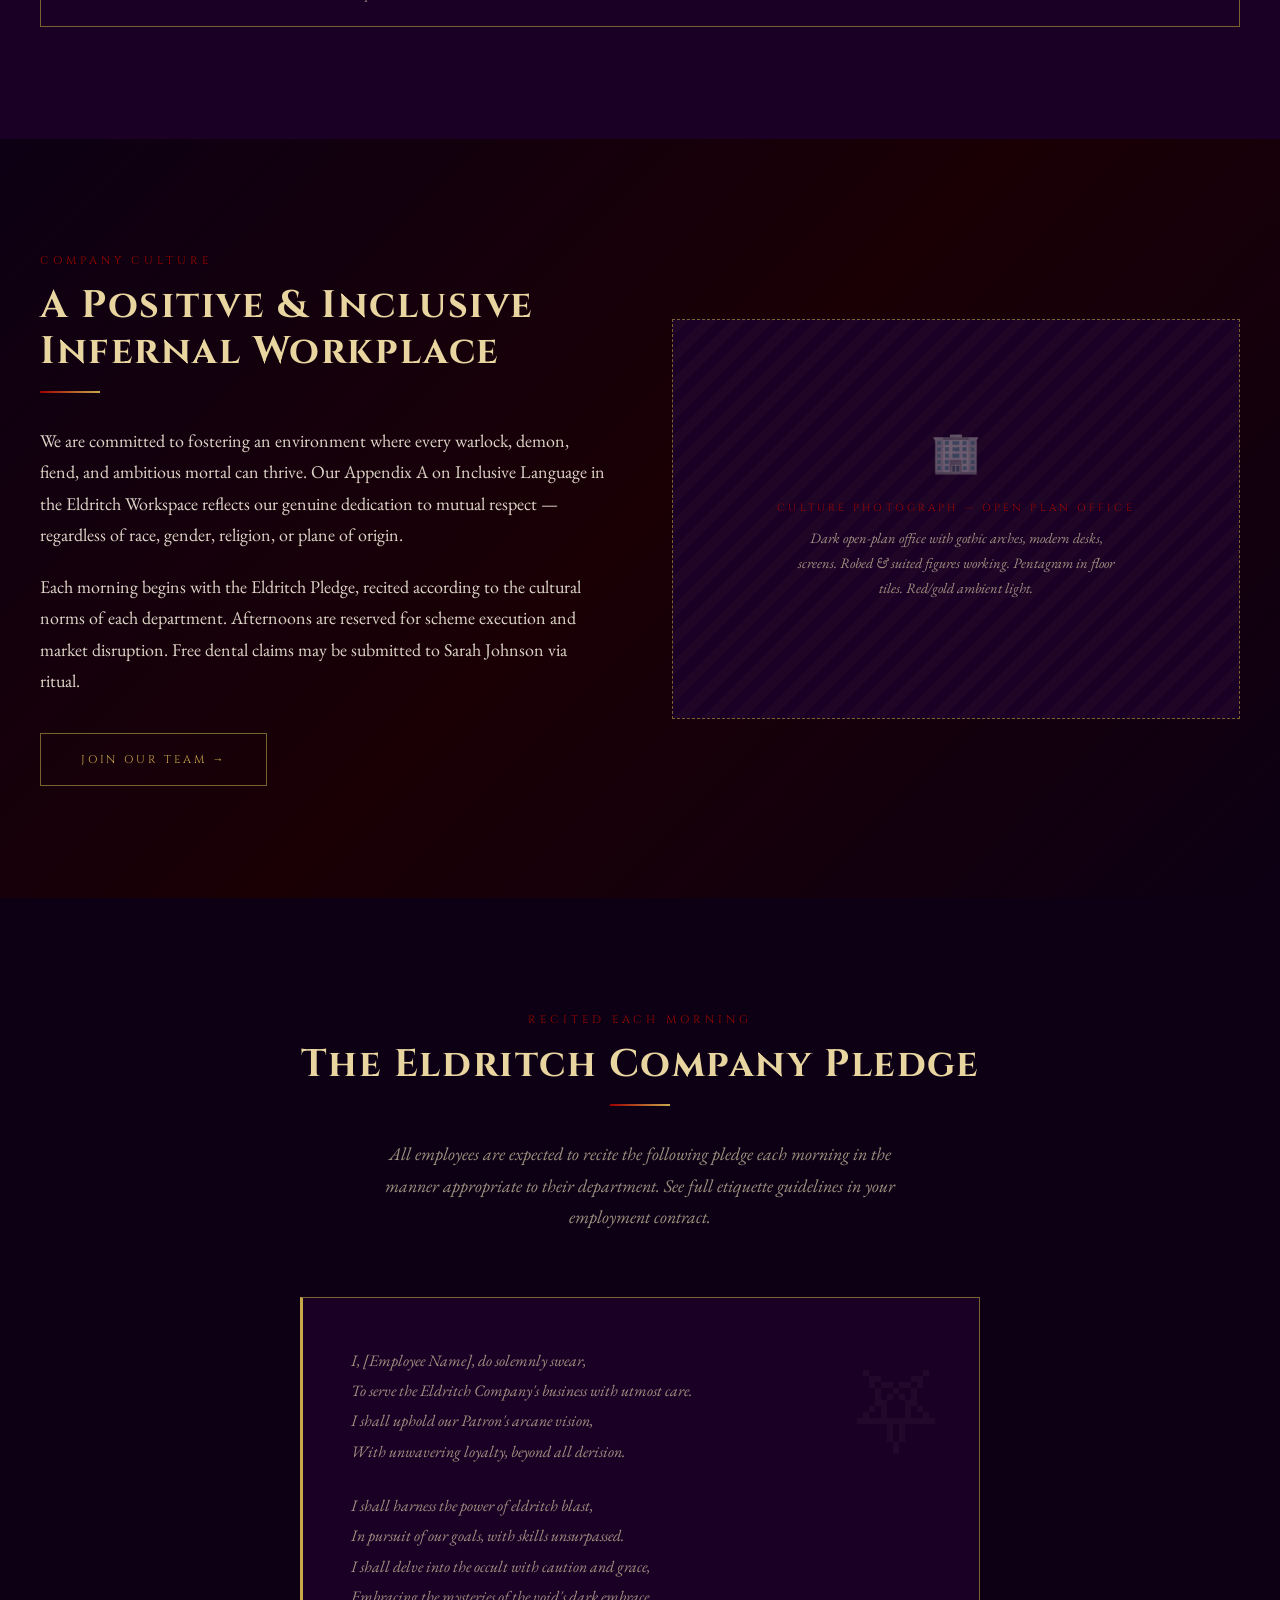
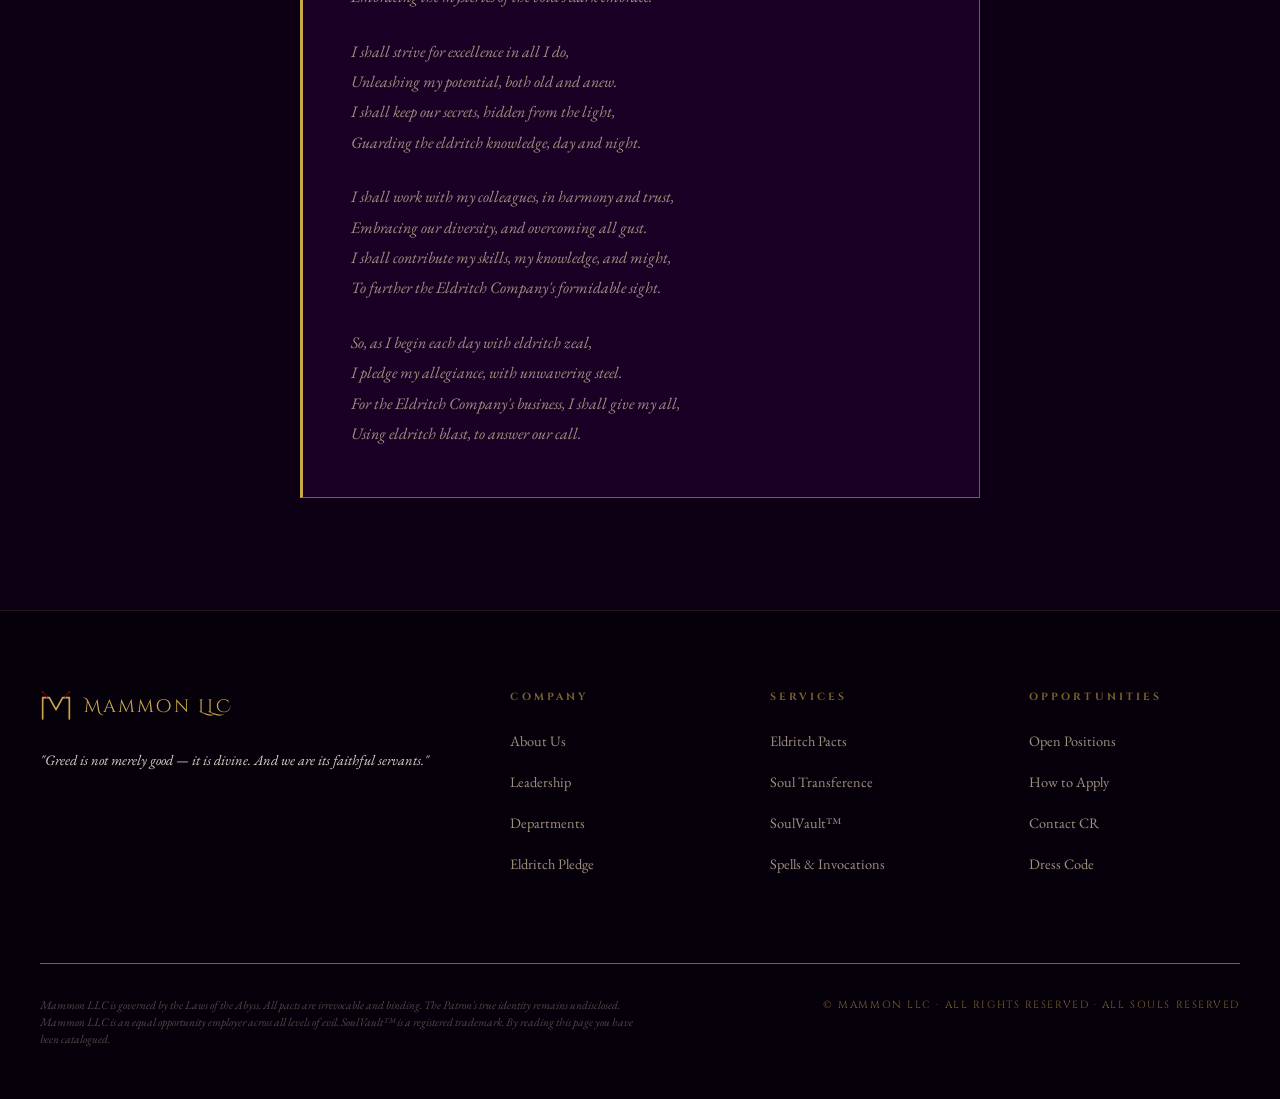
==== commit dfd6056d: "Update contact references from HR to CR across multiple files" ====
--- a/about.html
+++ b/about.html
@@ -312,7 +312,7 @@
         </div>
         <div class="value-prop">
           <h3>📋 &nbsp; Rigorous Process</h3>
-          <p>Our pacts are ironclad. Our fine print is impenetrable. Our HR procedures are surprisingly thorough.</p>
+          <p>Our pacts are ironclad. Our fine print is impenetrable. Our CR procedures are surprisingly thorough.</p>
         </div>
         <div class="value-prop">
           <h3>🌍 &nbsp; Global Impact</h3>
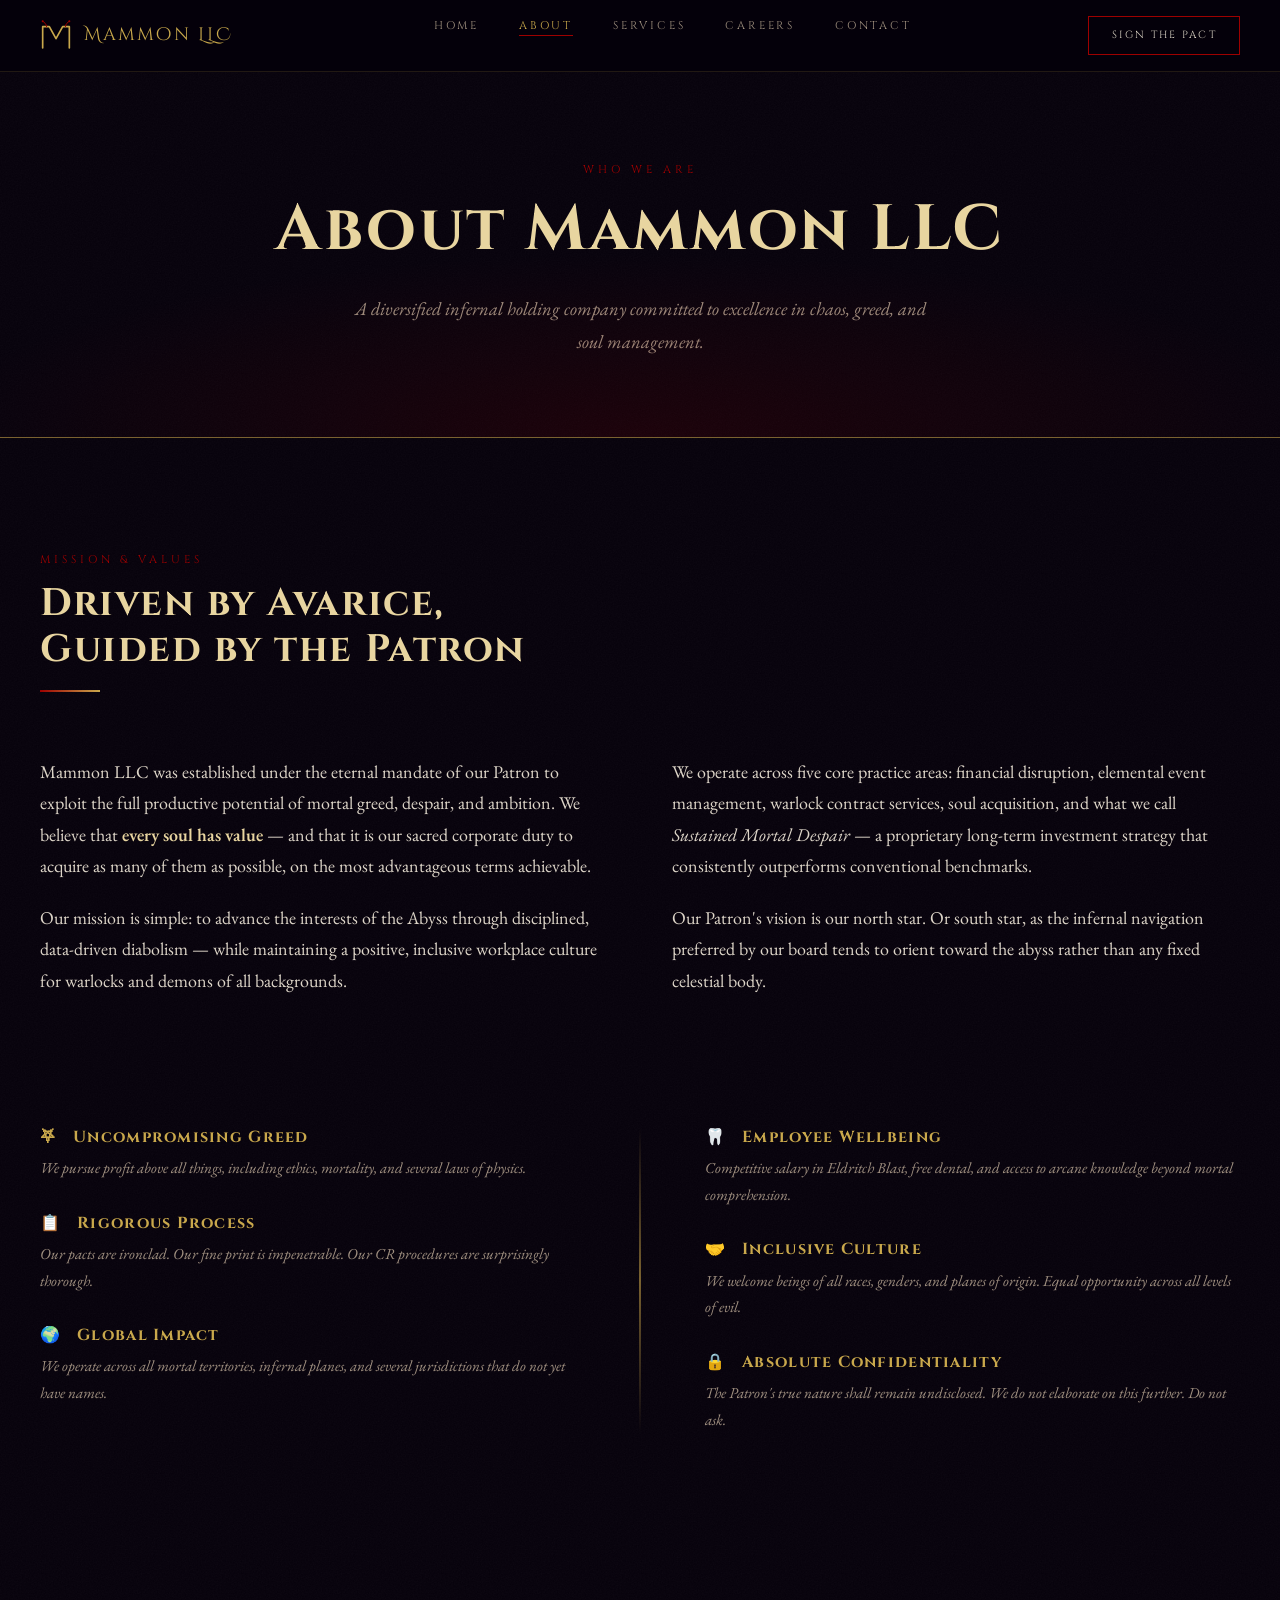
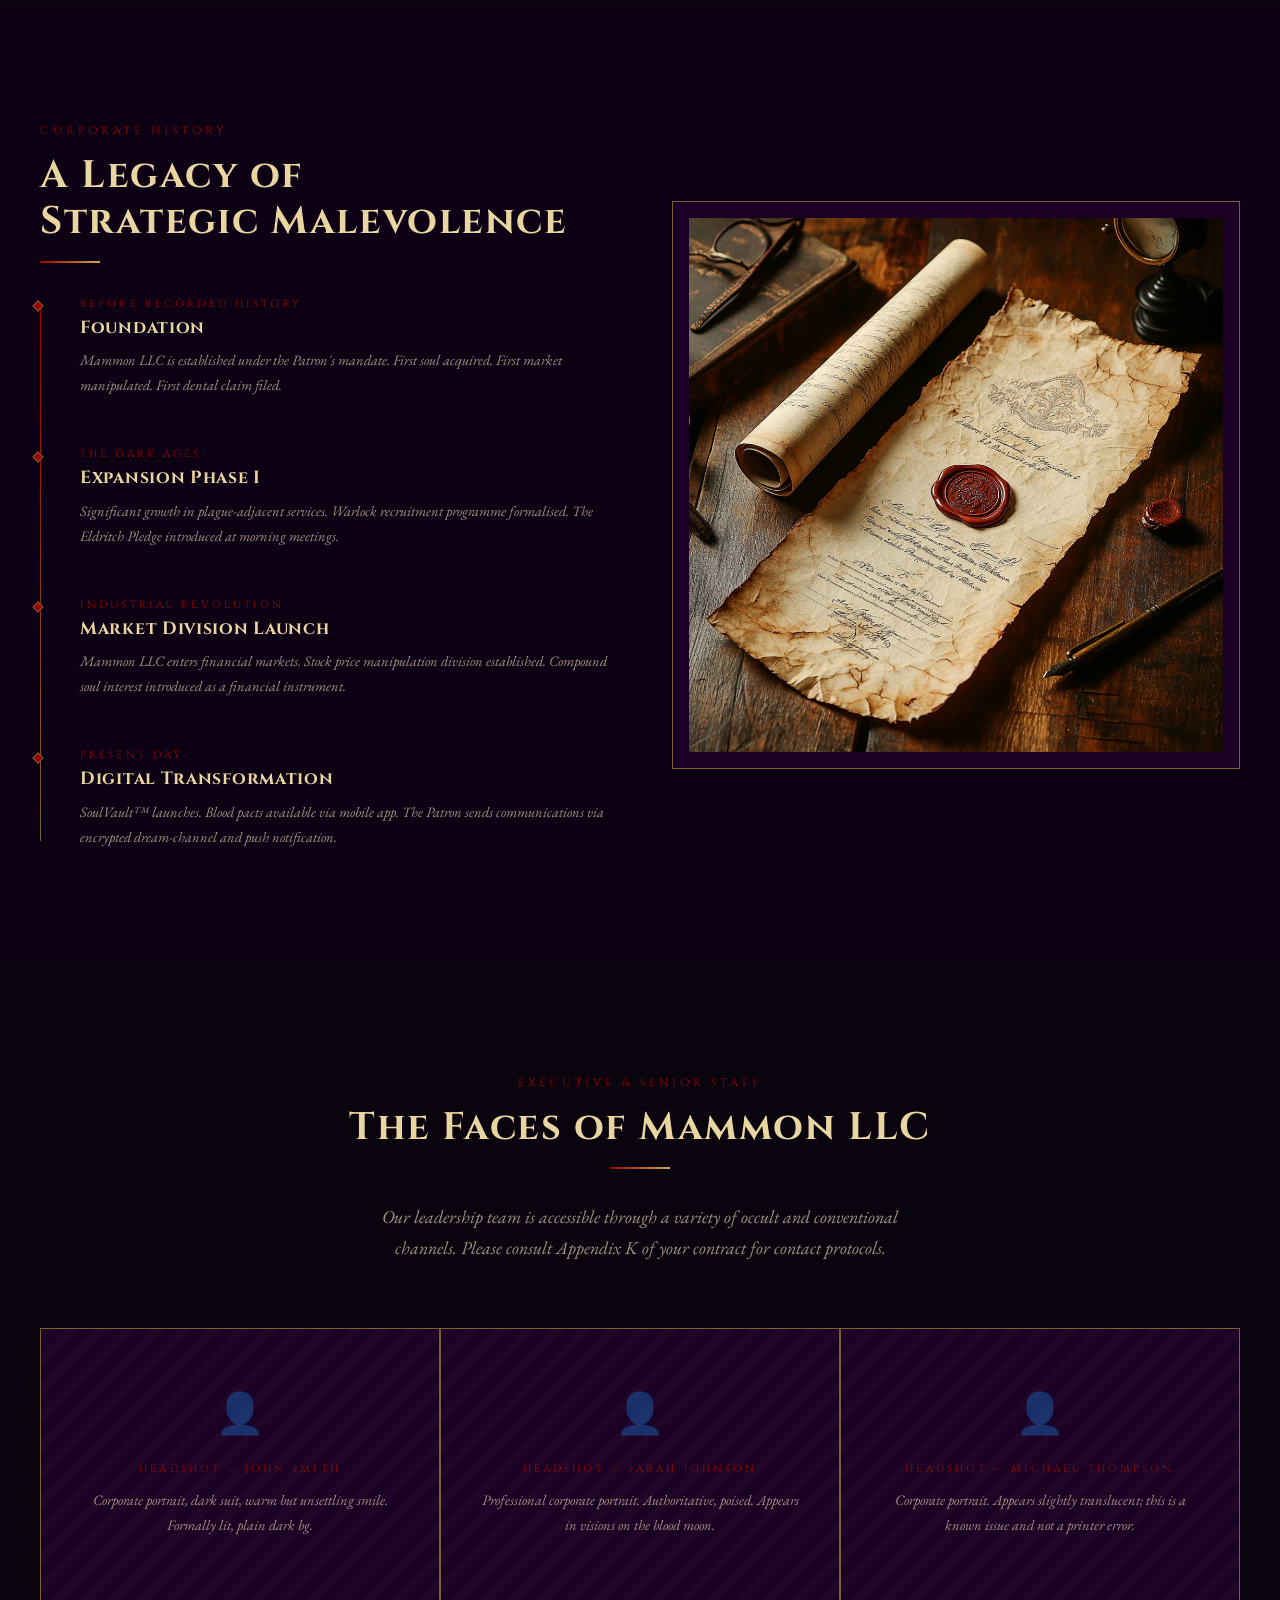
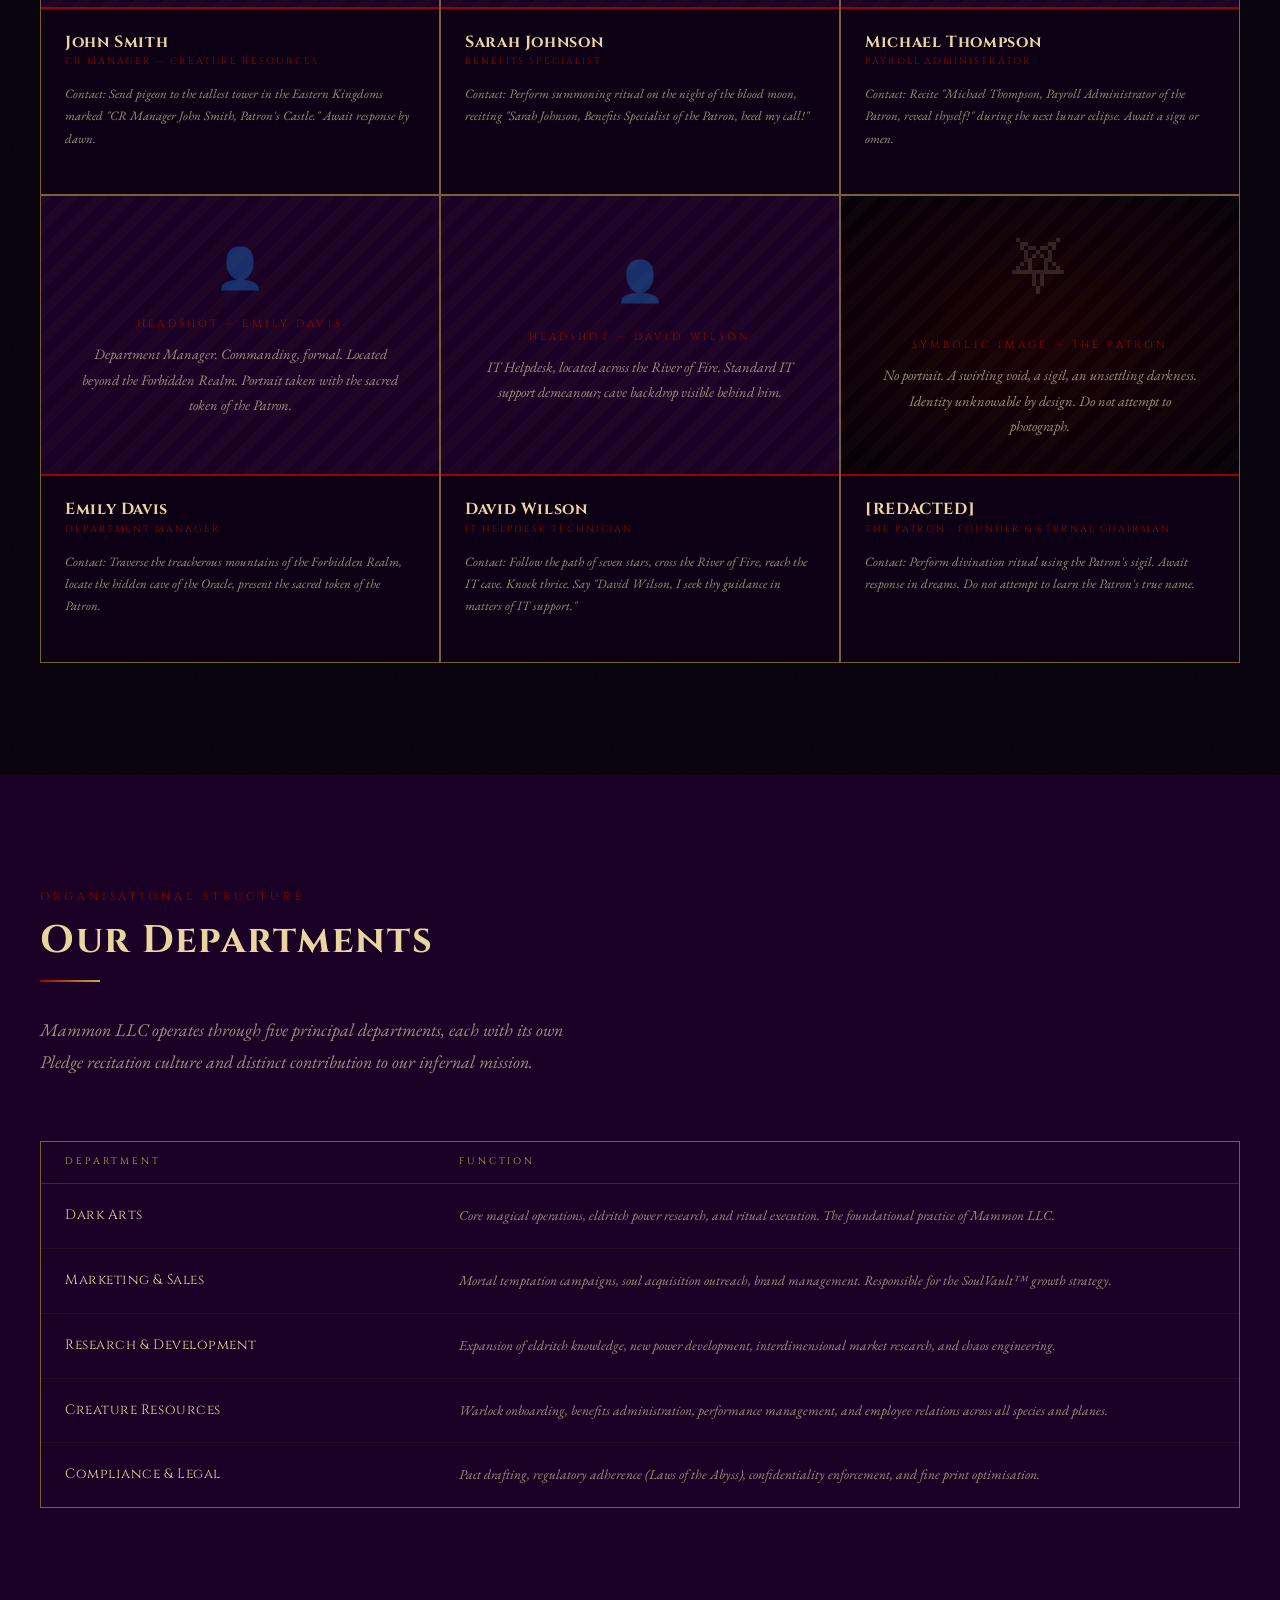
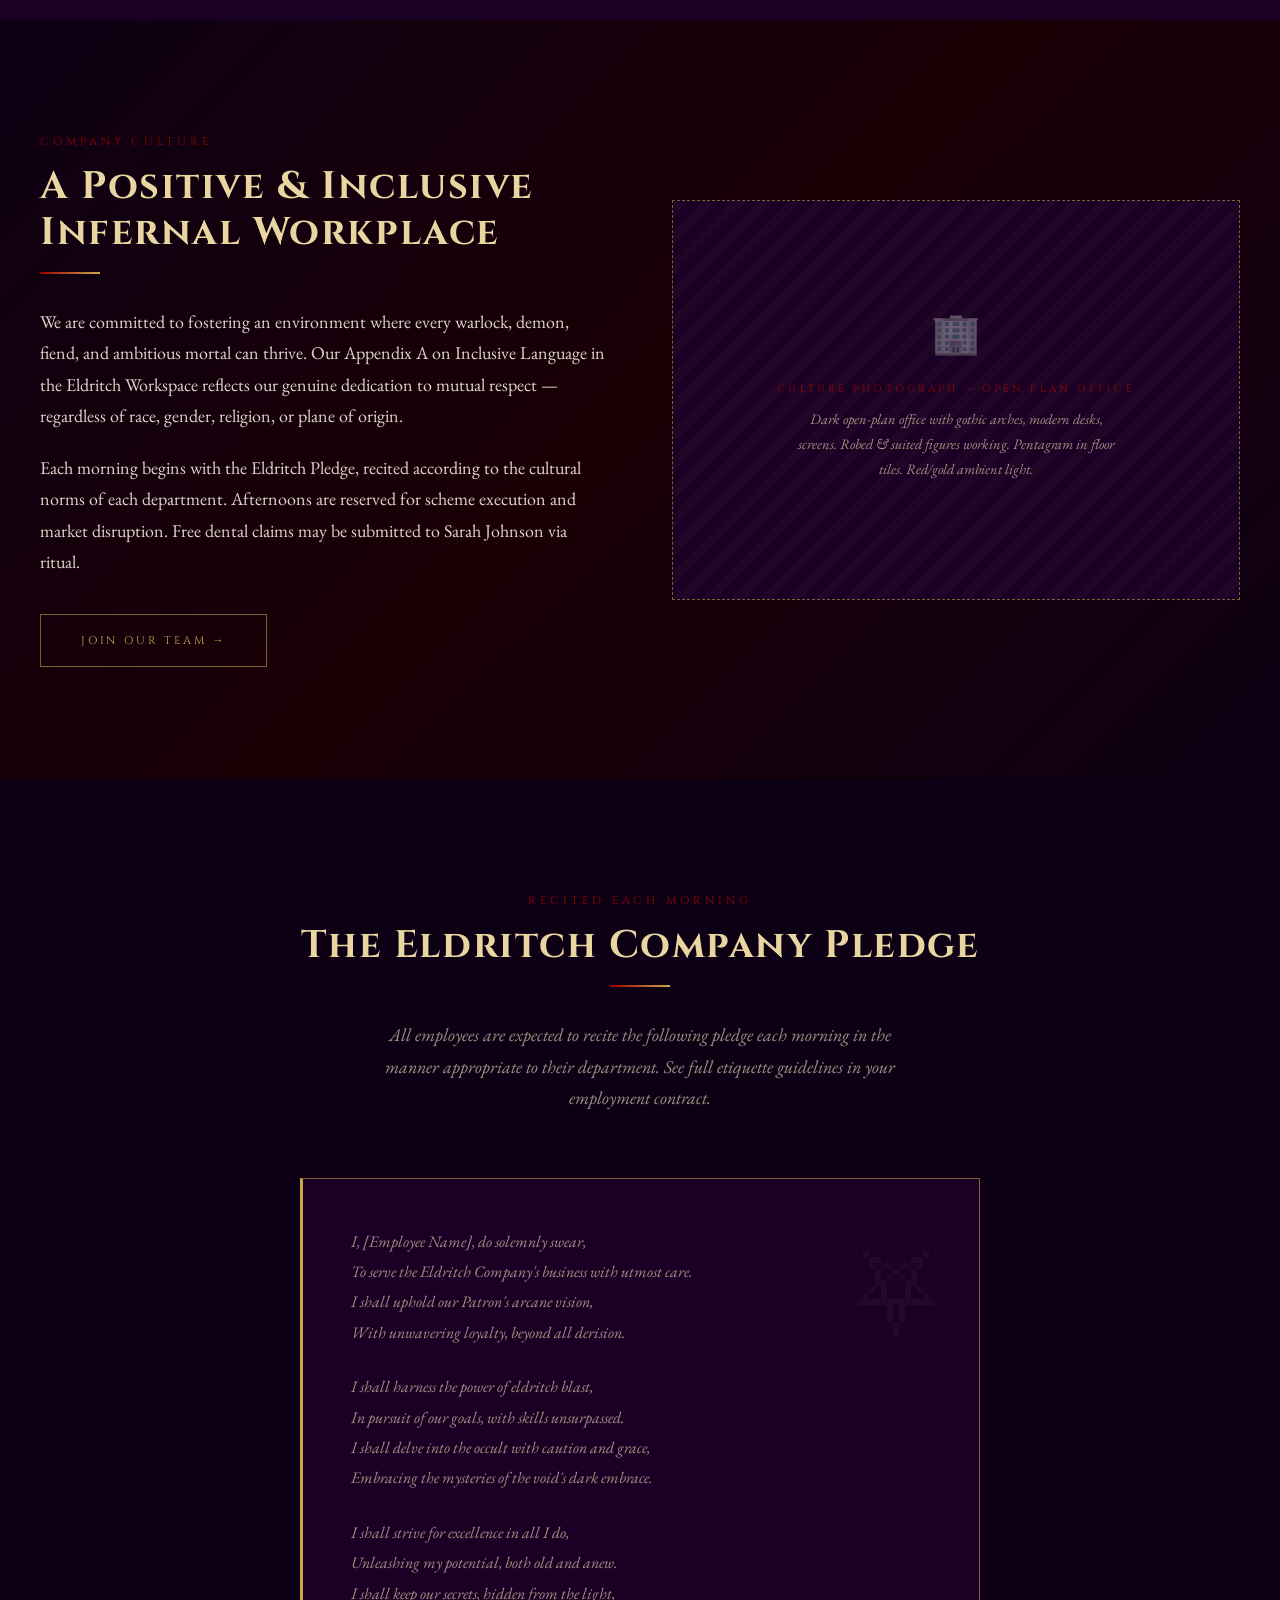
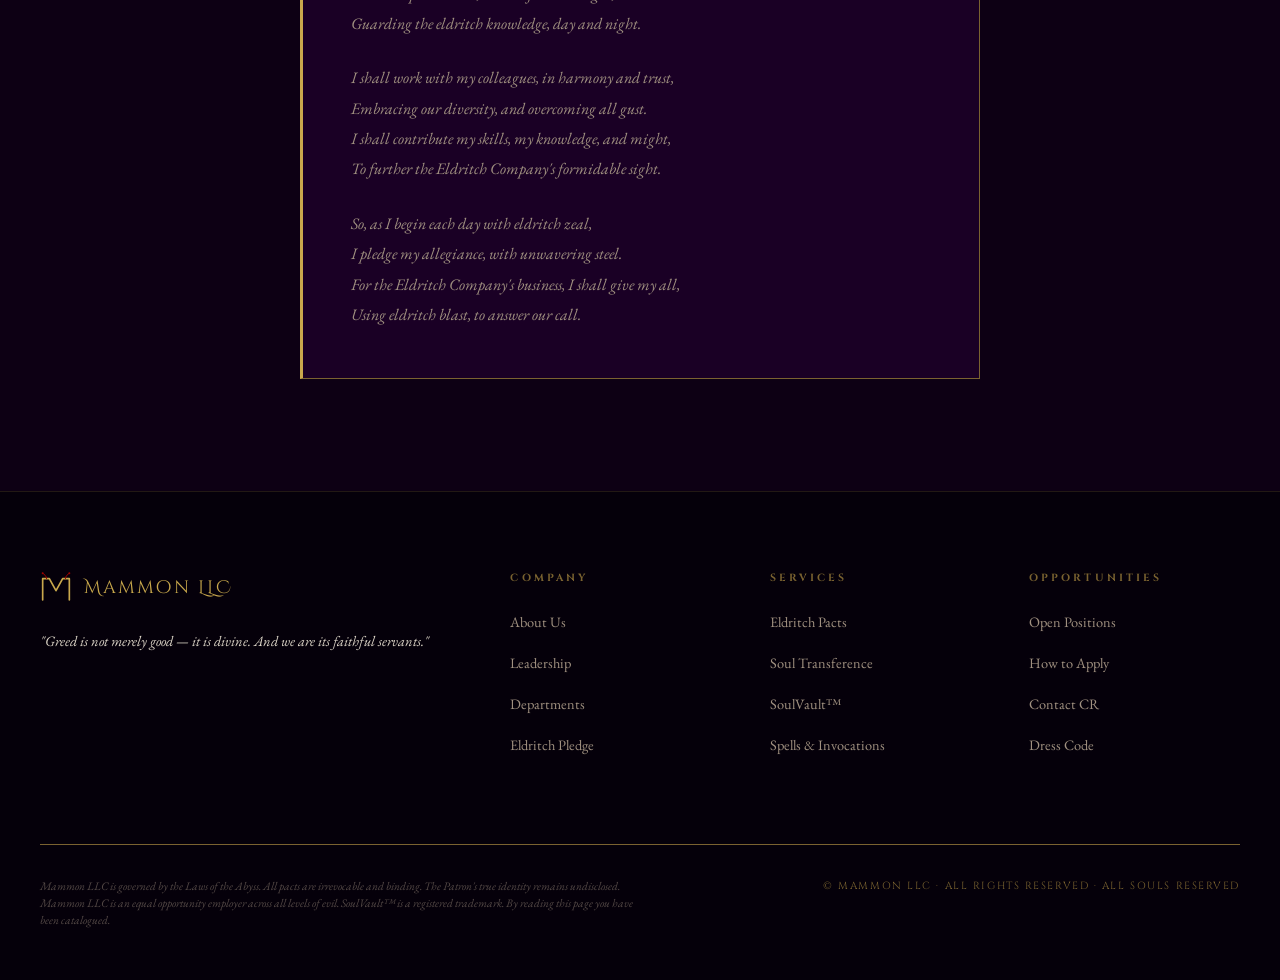
==== commit 04ce1764: "cnane" ====
--- a/about.html
+++ b/about.html
@@ -154,7 +154,7 @@
     }
     .dept-header-row {
       display: grid;
-      grid-template-columns: 1fr 2fr 1fr;
+      grid-template-columns: 1fr 2fr;
       background: var(--void-light);
       border-bottom: 1px solid var(--blood-bright);
       padding: 0.75rem 1.5rem;
@@ -169,11 +169,11 @@
     }
     .dept-row {
       display: grid;
-      grid-template-columns: 1fr 2fr 1fr;
+      grid-template-columns: 1fr 2fr;
       border-bottom: 1px solid rgba(201,168,76,0.08);
       padding: 1.25rem 1.5rem;
       gap: 1rem;
-      align-items: center;
+      align-items: flex-start;
       transition: background 0.15s;
     }
     .dept-row:last-child { border-bottom: none; }
@@ -384,10 +384,8 @@
            FILE   : assets/ancient-contract.jpg
            DIMENSIONS: 700×900, portrait orientation preferred
       ═════════════════════════════════════════ -->
-      <div class="img-placeholder" style="min-height:500px;">
-        <span class="ph-icon">📜</span>
-        <span class="ph-type">Archival Photograph — Original Contract</span>
-        <p class="ph-desc">Flat-lay of ancient parchment document with wax seal, ornate calligraphy, on dark stone surface. Some text deliberately illegible. Gold seal prominent.</p>
+      <div class = "free-img" style="min-height:500px;">
+          <img src="assets/parchment.jpg" alt="Oldest recorded article from Mammon LLC" style="width: 100%; height: 100%; object-fit: cover; display: block;">
       </div>
     </div>
   </div>
@@ -571,32 +569,26 @@
       <div class="dept-header-row">
         <span>Department</span>
         <span>Function</span>
-        <span>Pledge Culture</span>
       </div>
       <div class="dept-row">
         <div class="dept-name">Dark Arts</div>
         <div class="dept-desc">Core magical operations, eldritch power research, and ritual execution. The foundational practice of Mammon LLC.</div>
-        <div class="dept-pledge-note">Somber, reverent tone. Candle lighting. Brief meditation may precede recitation.</div>
       </div>
       <div class="dept-row">
         <div class="dept-name">Marketing &amp; Sales</div>
         <div class="dept-desc">Mortal temptation campaigns, soul acquisition outreach, brand management. Responsible for the SoulVault™ growth strategy.</div>
-        <div class="dept-pledge-note">Enthusiastic delivery. Persuasive inflection encouraged. Salesmanship elements permitted.</div>
       </div>
       <div class="dept-row">
         <div class="dept-name">Research &amp; Development</div>
         <div class="dept-desc">Expansion of eldritch knowledge, new power development, interdimensional market research, and chaos engineering.</div>
-        <div class="dept-pledge-note">Innovation-focused. References to scientific principles and cutting-edge technologies permitted.</div>
       </div>
       <div class="dept-row">
         <div class="dept-name">Creature Resources</div>
         <div class="dept-desc">Warlock onboarding, benefits administration, performance management, and employee relations across all species and planes.</div>
-        <div class="dept-pledge-note">Emphasis on fairness, equality, and inclusivity. Warmly delivered. Supportive posture.</div>
       </div>
       <div class="dept-row">
         <div class="dept-name">Compliance &amp; Legal</div>
         <div class="dept-desc">Pact drafting, regulatory adherence (Laws of the Abyss), confidentiality enforcement, and fine print optimisation.</div>
-        <div class="dept-pledge-note">Strict, formal tone. Emphasis on adherence, confidentiality, and legal obligation.</div>
       </div>
     </div>
   </div>
--- a/style.css
+++ b/style.css
@@ -336,6 +336,12 @@
   background: linear-gradient(135deg, #0D0014 0%, #1A0005 50%, #0D0014 100%);
 }
 
+.free-img {
+  padding: 1rem;
+  background: var(--void-light);
+  border: 1px solid var(--gold-dim);
+}
+
 /* ── Grid ────────────────────────────────────────────────── */
 .grid-2 {
   display: grid;
@@ -395,7 +401,6 @@
   text-align: center;
   padding: 2.5rem 1.5rem;
   border: var(--border-gold);
-  border-bottom: 3px solid var(--blood-bright);
   background: var(--void-light);
 }
 .stat-box .stat-number {
